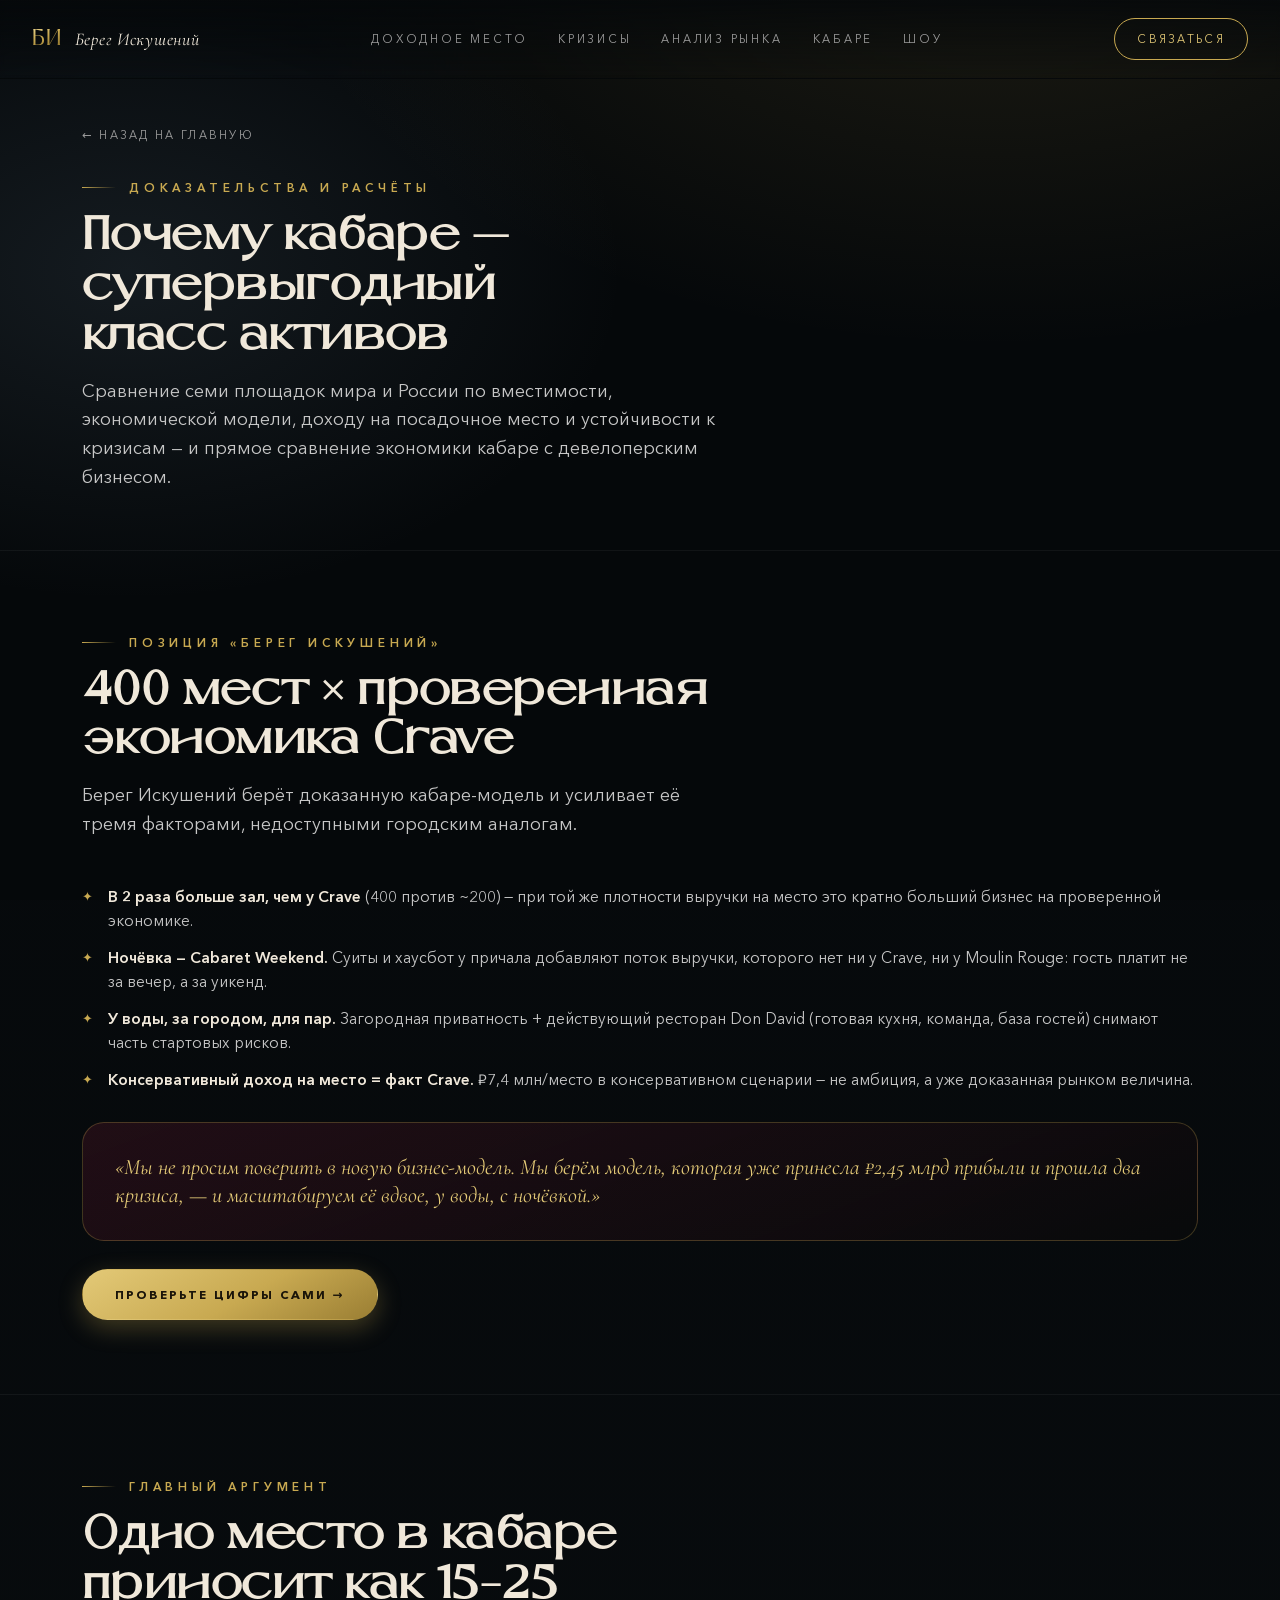
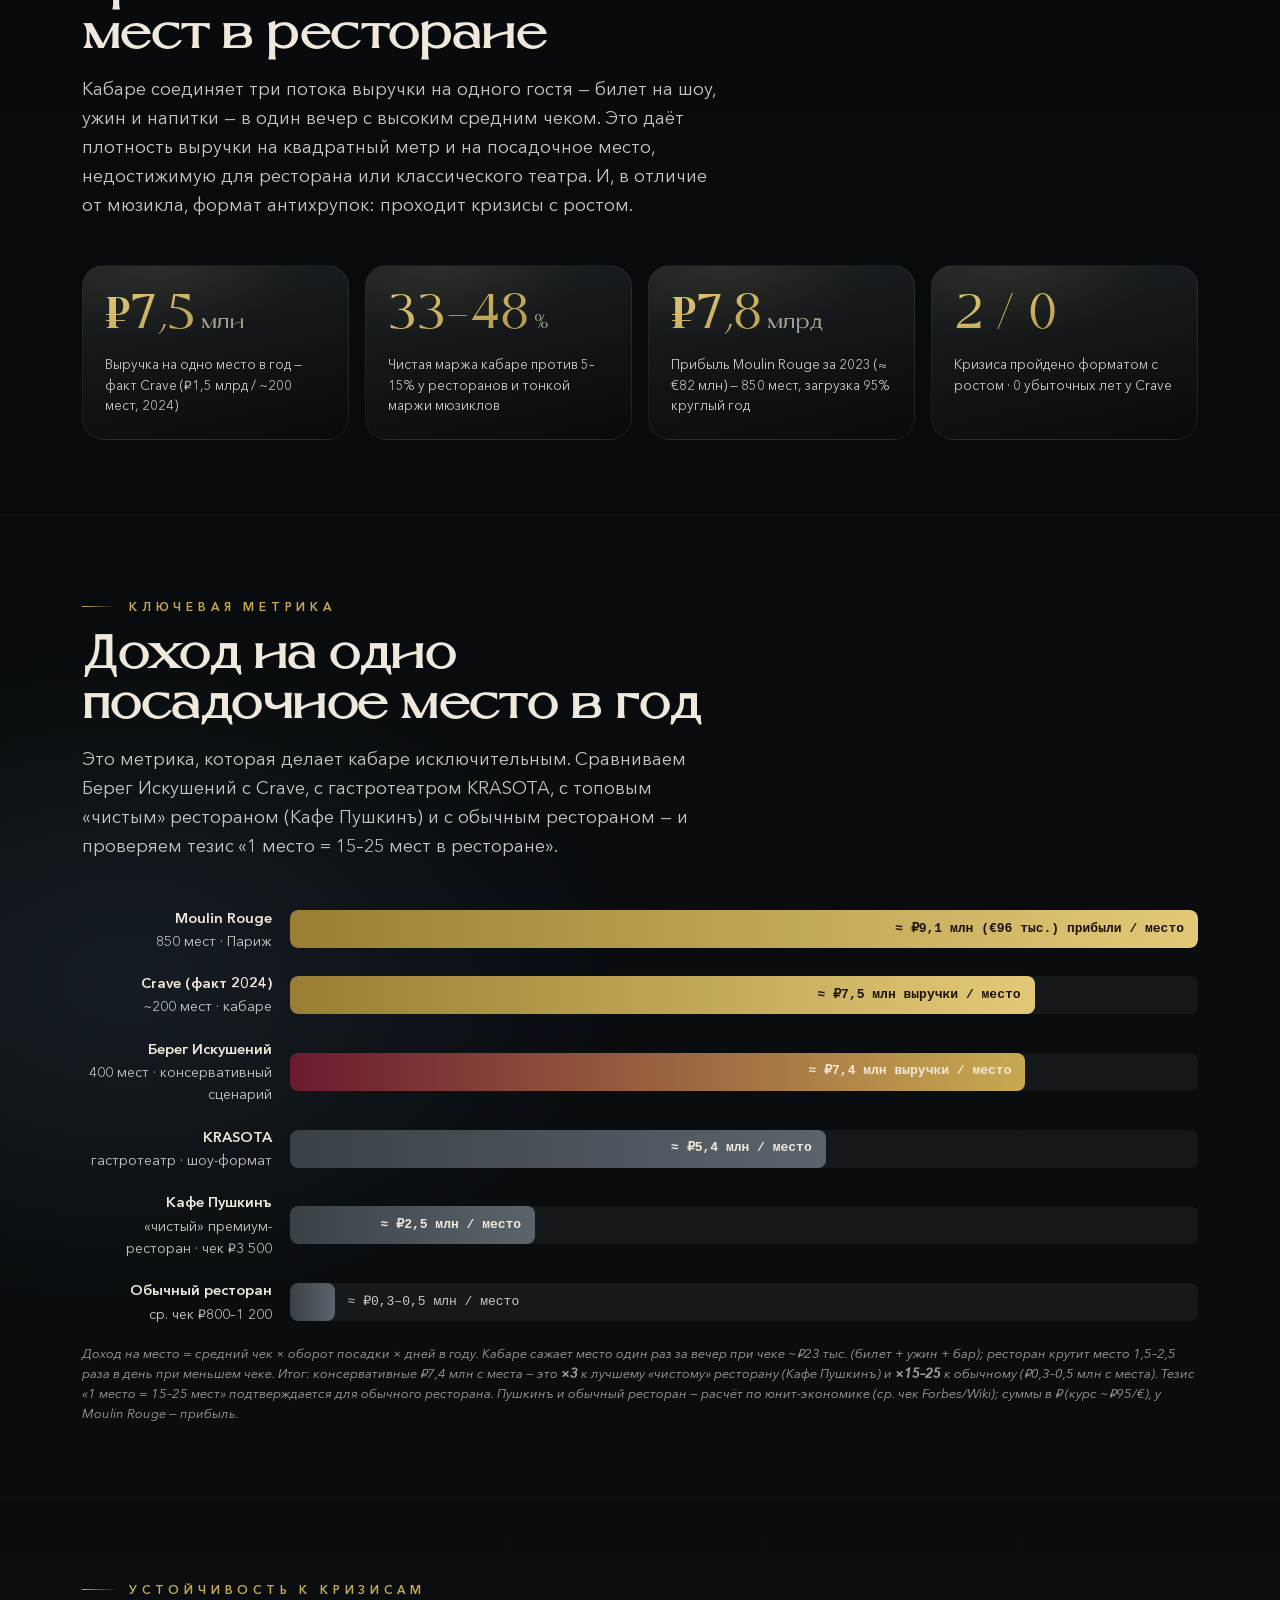
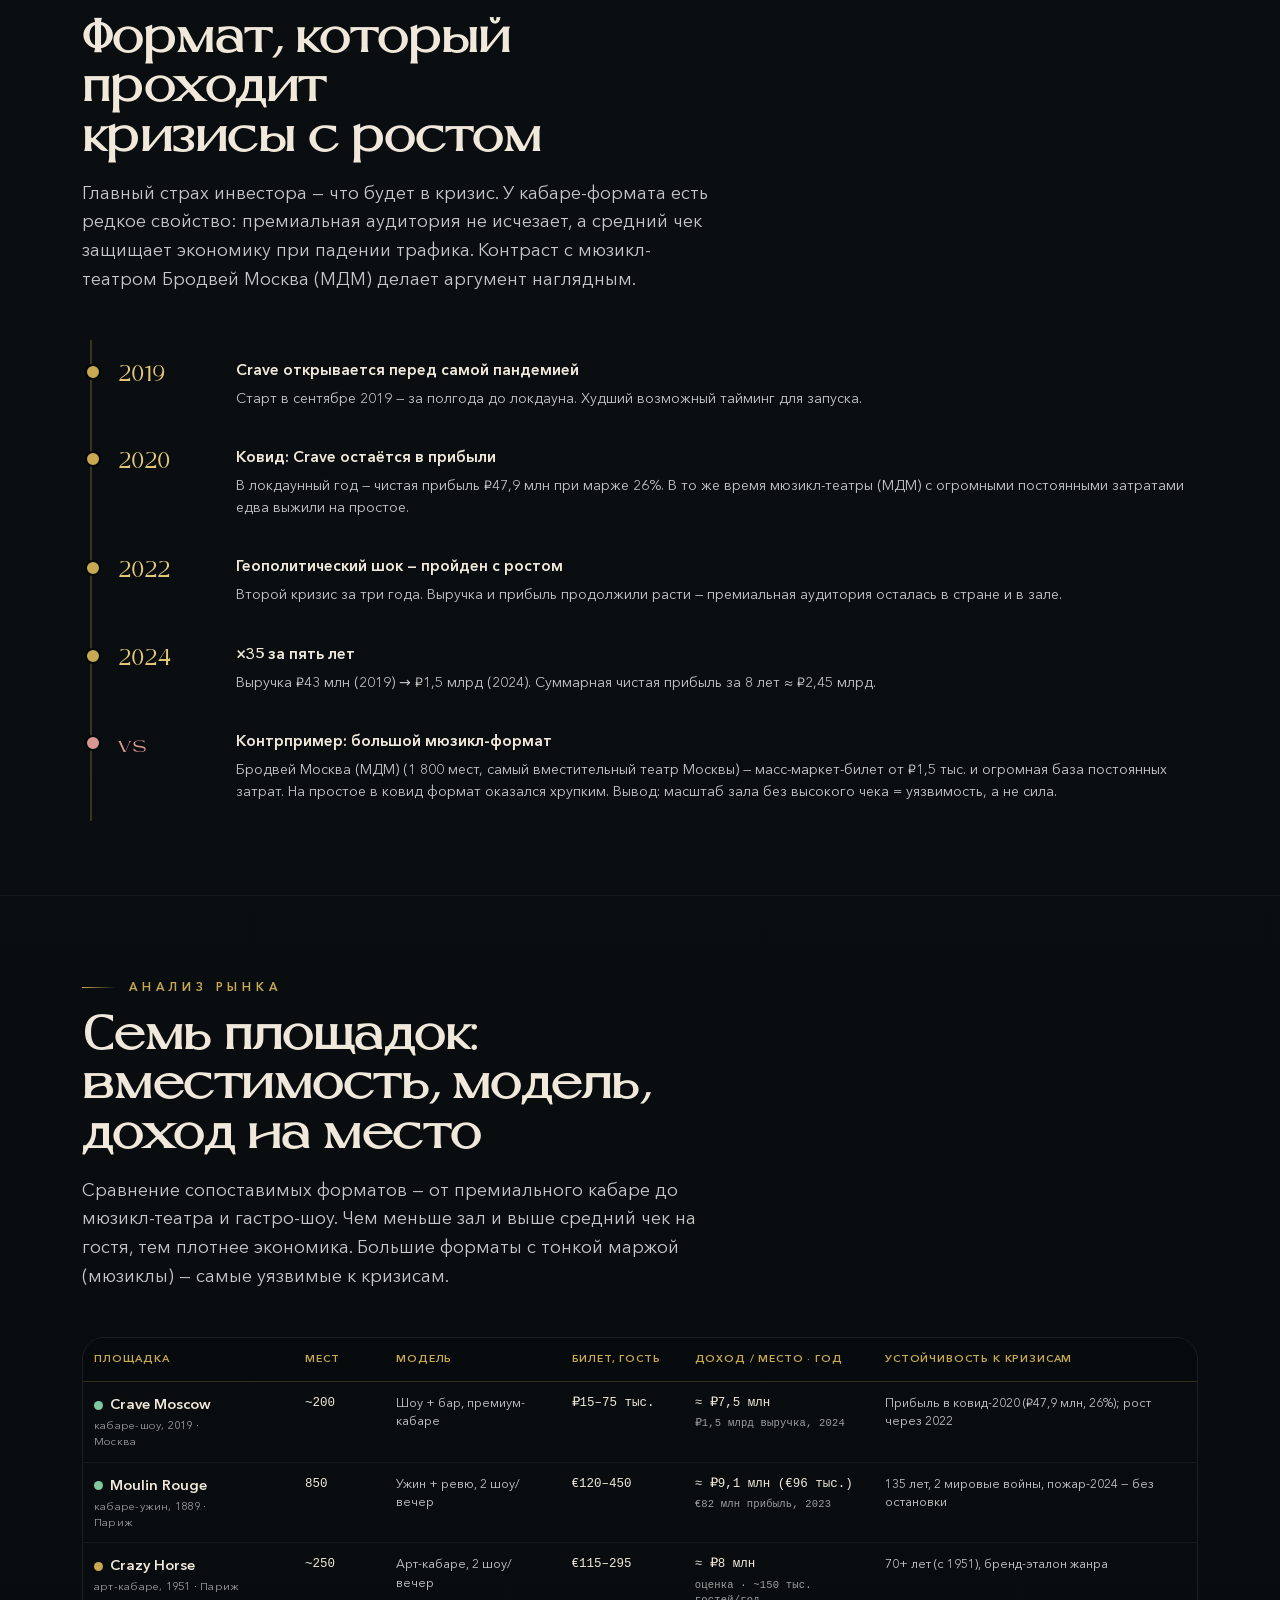
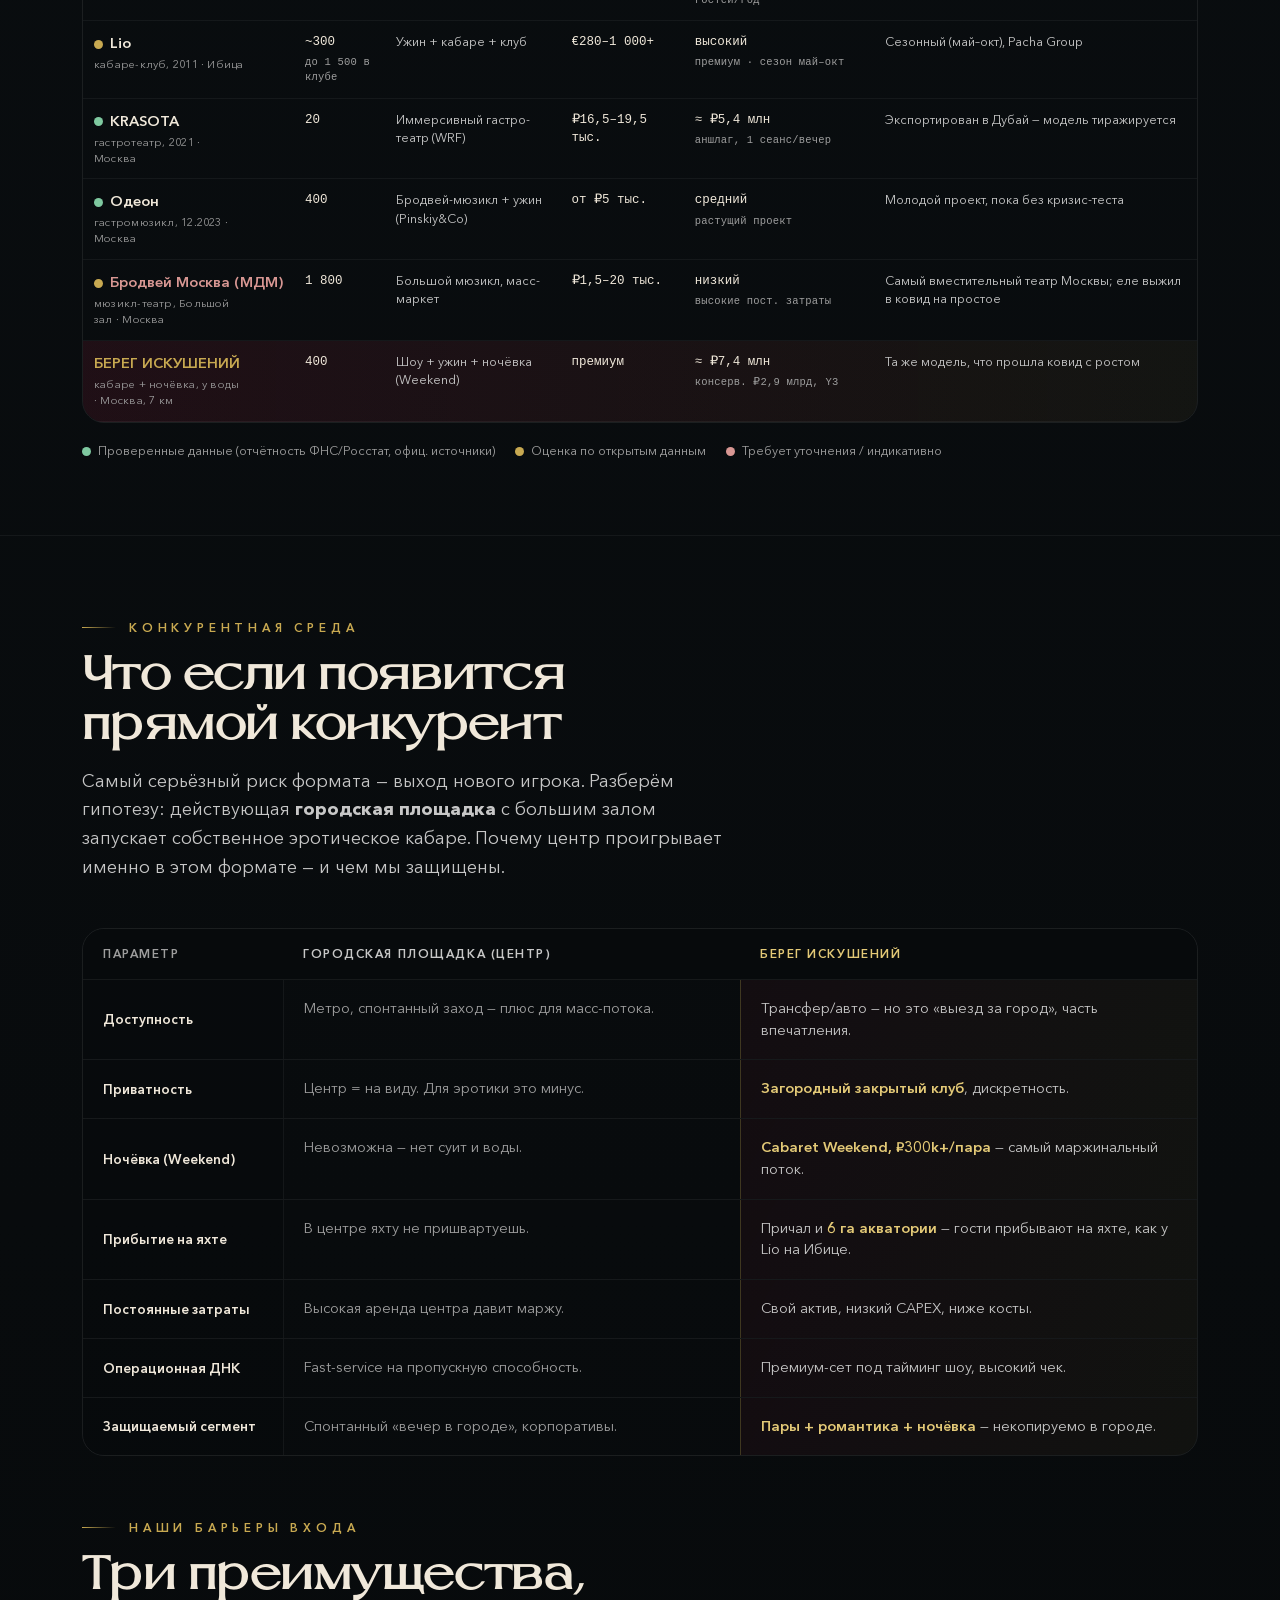
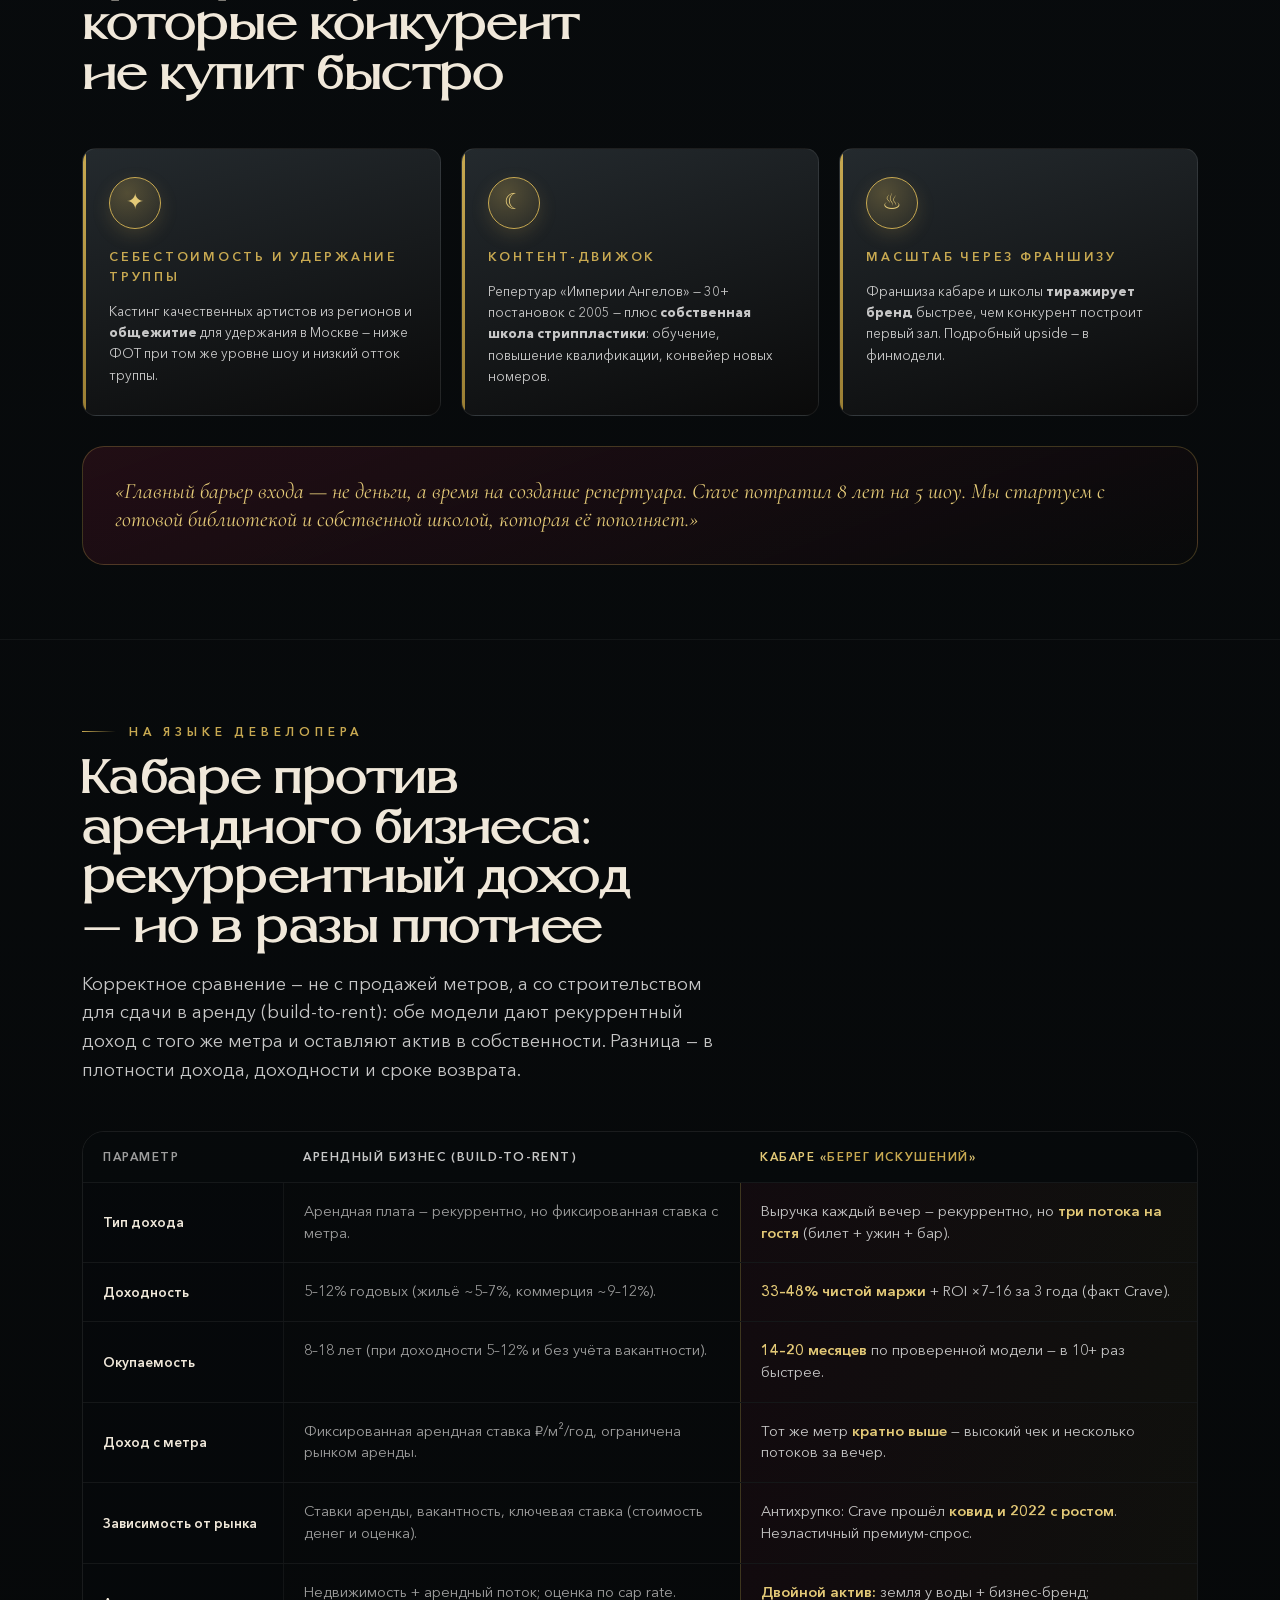
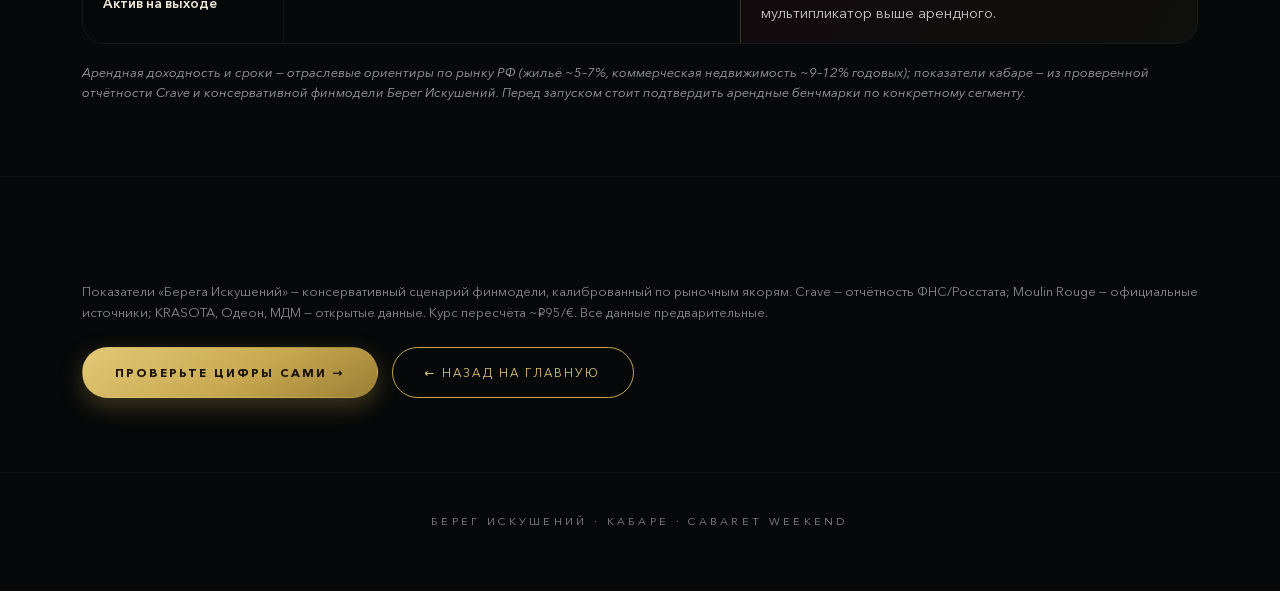
==== why-cabaret.html @ fbf936d6 "Берег Искушений — сайт" ====
<!DOCTYPE html>
<html lang="ru">
<head>
<meta charset="UTF-8">
<meta name="viewport" content="width=device-width, initial-scale=1.0">
<title>Берег Искушений · Кабаре как класс активов — доказательства и расчёты</title>
<meta name="description" content="Почему кабаре — супервыгодный класс активов: сравнение 7 площадок мира и России по доходу на место, устойчивость к кризисам и сравнение с девелопментом.">
<link rel="stylesheet" href="css/tokens.css">
<link rel="stylesheet" href="css/site.css?v=team2">
<style>
  /* ---------- page-local components (inherit site brand) ---------- */
  .pg-hero{padding:120px 0 12px;}
  .pg-back{
    display:inline-flex;align-items:center;gap:9px;margin-bottom:26px;
    font-size:11.5px;letter-spacing:.2em;text-transform:uppercase;color:var(--mute);
    text-decoration:none;transition:color var(--transition);
  }
  .pg-back:hover{color:var(--gold-bright);}
  section[id]{scroll-margin-top:92px;}

  /* killer stats */
  .thesis{display:grid;grid-template-columns:repeat(4,1fr);gap:16px;margin-top:36px;}
  .tcard{position:relative;overflow:hidden;padding:26px 22px 24px;border-radius:var(--radius-lg);
    background:linear-gradient(168deg,rgba(36,42,46,.72),rgba(10,10,10,.6));border:1px solid rgba(255,255,255,.07);}
  .tcard::after{content:"";position:absolute;inset:0;background:radial-gradient(80% 60% at 28% 0%,rgba(200,169,81,.1),transparent 70%);pointer-events:none;}
  .tcard .v{font-family:var(--font-display);font-size:clamp(32px,4.2vw,48px);line-height:1;position:relative;
    background:linear-gradient(160deg,var(--gold-bright),var(--gold-deep));-webkit-background-clip:text;background-clip:text;-webkit-text-fill-color:transparent;}
  .tcard .v small{font-size:.4em;-webkit-text-fill-color:var(--mute);color:var(--mute);margin-left:5px;letter-spacing:.02em;}
  .tcard .l{position:relative;font-size:13.5px;color:var(--cream-dim);margin-top:14px;line-height:1.5;}
  @media(max-width:840px){.thesis{grid-template-columns:repeat(2,1fr);}}

  /* comparison table */
  .table-scroll{overflow-x:auto;margin-top:30px;border-radius:var(--radius-lg);border:1px solid rgba(255,255,255,.08);}
  table.cmp{width:100%;border-collapse:collapse;min-width:600px;font-variant-numeric:tabular-nums;}
  table.cmp thead th{background:rgba(8,11,13,.6);text-align:left;padding:13px 11px;
    font-size:10.5px;letter-spacing:.08em;text-transform:uppercase;color:var(--gold);font-weight:600;
    border-bottom:1px solid rgba(200,169,81,.22);white-space:nowrap;}
  table.cmp tbody td{padding:12px 11px;font-size:12.5px;color:var(--cream-dim);border-bottom:1px solid rgba(255,255,255,.05);vertical-align:top;line-height:1.45;}
  table.cmp th:last-child,table.cmp td:last-child{min-width:150px;}
  table.cmp tbody tr:hover{background:rgba(200,169,81,.04);}
  table.cmp .venue{color:var(--cream);font-weight:600;font-size:14.5px;white-space:nowrap;}
  table.cmp .venue small{display:block;color:var(--mute);font-weight:400;font-size:11px;margin-top:3px;letter-spacing:.02em;white-space:normal;max-width:150px;}
  table.cmp .num{font-family:var(--font-mono);color:var(--cream);}
  table.cmp .num small{display:block;color:var(--mute);font-weight:400;font-size:10.5px;margin-top:4px;letter-spacing:.02em;}
  table.cmp tr.is-hero{background:linear-gradient(90deg,rgba(155,33,66,.16),rgba(200,169,81,.06));}
  table.cmp tr.is-hero:hover{background:linear-gradient(90deg,rgba(155,33,66,.22),rgba(200,169,81,.09));}
  table.cmp tr.is-hero .venue{color:var(--gold-bright);}
  table.cmp tr.is-warn .venue{color:var(--rose);}
  .conf{display:inline-block;width:9px;height:9px;border-radius:50%;margin-right:7px;vertical-align:middle;}
  .conf--ok{background:#7FC9A0;}
  .conf--est{background:var(--gold);}
  .conf--low{background:var(--rose);}
  .legend{display:flex;flex-wrap:wrap;gap:20px;margin-top:18px;font-size:12.5px;color:var(--mute);}
  .legend span{display:inline-flex;align-items:center;}

  /* per-seat bars */
  .bars{margin-top:32px;display:flex;flex-direction:column;gap:20px;}
  .bar-row{display:grid;grid-template-columns:190px 1fr;gap:18px;align-items:center;}
  .bar-row .nm{font-size:14px;color:var(--cream-dim);text-align:right;}
  .bar-row .nm b{display:block;color:var(--cream);font-weight:600;font-size:14.5px;}
  .bar-track{position:relative;height:38px;background:rgba(255,255,255,.05);border-radius:8px;overflow:hidden;}
  .bar-fill{position:absolute;inset:0 auto 0 0;display:flex;align-items:center;justify-content:flex-end;
    padding-right:14px;border-radius:8px;font-family:var(--font-mono);font-size:13px;color:#1A1409;font-weight:600;
    background:linear-gradient(90deg,var(--gold-deep),var(--gold-bright));}
  .bar-fill.cabaret{background:linear-gradient(90deg,var(--berry-deep),var(--gold));color:var(--cream);}
  .bar-fill.muted{background:linear-gradient(90deg,#3a4146,#5a646b);color:var(--cream);}
  .bar-out{position:absolute;top:0;height:38px;display:flex;align-items:center;padding-left:12px;
    font-family:var(--font-mono);font-size:13px;color:var(--cream-dim);white-space:nowrap;}
  .note{font-size:13px;color:var(--mute);margin-top:18px;font-style:italic;line-height:1.55;}

  /* timeline */
  .tl{margin-top:32px;display:flex;flex-direction:column;gap:0;}
  .tl-item{display:grid;grid-template-columns:96px 1fr;gap:22px;padding:18px 0;border-left:2px solid rgba(200,169,81,.25);padding-left:26px;margin-left:8px;position:relative;}
  .tl-item::before{content:"";position:absolute;left:-7px;top:24px;width:12px;height:12px;border-radius:50%;background:var(--gold);border:2px solid #05080A;}
  .tl-item.warn::before{background:var(--rose);}
  .tl-yr{font-family:var(--font-display);font-size:22px;color:var(--gold-bright);}
  .tl-item.warn .tl-yr{color:var(--rose);}
  .tl-b h4{font-size:15.5px;color:var(--cream);margin-bottom:5px;font-weight:600;}
  .tl-b p{font-size:14px;color:var(--cream-dim);line-height:1.55;}

  /* advantages list + callout */
  .ul{margin:30px 0 0;padding-left:0;list-style:none;display:flex;flex-direction:column;gap:13px;}
  .ul li{position:relative;padding-left:26px;font-size:15.5px;color:var(--cream-dim);line-height:1.55;}
  .ul li::before{content:"✦";position:absolute;left:0;top:1px;color:var(--gold);font-size:13px;}
  .ul li b{color:var(--cream);font-weight:600;}
  .callout{margin-top:30px;padding:30px 32px;border-radius:var(--radius-lg);
    background:linear-gradient(160deg,rgba(155,33,66,.18),rgba(10,10,10,.5));border:1px solid rgba(200,169,81,.28);}
  .callout .ct{font-family:var(--font-accent);font-style:italic;font-size:22px;color:var(--gold-bright);line-height:1.3;}

  /* developer comparison */
  .dvc{margin-top:30px;border-radius:var(--radius-lg);overflow:hidden;border:1px solid rgba(255,255,255,.08);}
  .dvc-row{display:grid;grid-template-columns:200px 1fr 1fr;border-bottom:1px solid rgba(255,255,255,.06);}
  .dvc-row:last-child{border-bottom:none;}
  .dvc-head{background:rgba(8,11,13,.6);}
  .dvc-head .dvc-c{padding:16px 20px;font-size:12px;letter-spacing:.13em;text-transform:uppercase;font-weight:600;}
  .dvc-head .p1{color:var(--mute);}
  .dvc-head .p2{color:var(--cream-dim);}
  .dvc-head .p3{color:var(--gold-bright);}
  .dvc-c{padding:18px 20px;font-size:14.5px;line-height:1.5;color:var(--cream-dim);}
  .dvc-k{font-family:var(--font-body);font-weight:600;color:var(--cream);font-size:13.5px;background:rgba(8,11,13,.35);display:flex;align-items:center;}
  .dvc-dev{border-left:1px solid rgba(255,255,255,.05);color:var(--mute);}
  .dvc-cab{border-left:1px solid rgba(200,169,81,.25);background:linear-gradient(120deg,rgba(155,33,66,.08),rgba(200,169,81,.05));color:var(--cream-dim);}
  .dvc-cab b{color:var(--gold-bright);font-weight:600;}
  @media(max-width:820px){.dvc-row{grid-template-columns:1fr;}.dvc-k{padding:14px 18px;}.dvc-head{display:none;}
    .dvc-dev::before{content:'Девелопмент — ';color:var(--mute-deep);font-size:11px;letter-spacing:.1em;text-transform:uppercase;}
    .dvc-cab::before{content:'Кабаре — ';color:var(--gold);font-size:11px;letter-spacing:.1em;text-transform:uppercase;}}

  /* sources */
  .src-list{margin-top:24px;display:flex;flex-direction:column;gap:12px;}
  .src{display:grid;grid-template-columns:auto 1fr;gap:12px;font-size:13.5px;color:var(--cream-dim);line-height:1.5;}
  .src .conf{margin-top:6px;}
  .src b{color:var(--cream);font-weight:600;}
  .page-foot{margin-top:30px;font-size:13px;color:var(--mute-deep);line-height:1.6;}
</style>
</head>
<body class="cb-stage">

<!-- ===================== GLOBAL VIDEO BACKGROUND ===================== -->
<div class="site-bg" aria-hidden="true">
  <video class="site-bg__video" autoplay muted loop playsinline preload="none" data-src="assets/water-bg.mp4"></video>
  <div class="site-bg__veil"></div>
</div>

<!-- ===================== NAV ===================== -->
<nav class="nav">
  <a class="nav__brand" href="index.html#top">
    <span class="nav__mono">БИ</span>
    <span class="nav__name">Берег Искушений</span>
  </a>
  <div class="nav__links">
    <a href="#income">Доходное место</a>
    <a href="#crisis">Кризисы</a>
    <a href="#market">Анализ рынка</a>
    <a href="index.html#initial">Кабаре</a>
    <a href="index.html#show">Шоу</a>
  </div>
  <a class="nav__cta" href="index.html#contact">Связаться</a>
</nav>

<!-- ===================== HERO ===================== -->
<section class="section pg-hero" data-screen-label="Кабаре как актив — шапка">
  <div class="wrap">
    <a class="pg-back" href="index.html#why">← Назад на главную</a>
    <div class="sec-head">
      <span class="eyebrow">Доказательства и расчёты</span>
      <h2 class="sec-title">Почему кабаре — супервыгодный класс активов</h2>
      <p class="sec-sub">Сравнение семи площадок мира и России по вместимости, экономической модели, доходу на посадочное место и устойчивости к кризисам — и прямое сравнение экономики кабаре с девелоперским бизнесом.</p>
    </div>
  </div>
</section>

<!-- ===================== 5 · ПОЗИЦИЯ ===================== -->
<section class="section" data-screen-label="Позиция проекта">
  <div class="wrap">
    <div class="sec-head reveal">
      <span class="eyebrow">Позиция «Берег Искушений»</span>
      <h2 class="sec-title">400 мест × проверенная экономика Crave</h2>
      <p class="sec-sub">Берег Искушений берёт доказанную кабаре-модель и усиливает её тремя факторами, недоступными городским аналогам.</p>
    </div>
    <ul class="ul reveal" data-d="1">
      <li><b>В 2 раза больше зал, чем у Crave</b> (400 против ~200) — при той же плотности выручки на место это кратно больший бизнес на проверенной экономике.</li>
      <li><b>Ночёвка — Cabaret Weekend.</b> Суиты и хаусбот у причала добавляют поток выручки, которого нет ни у Crave, ни у Moulin Rouge: гость платит не за вечер, а за уикенд.</li>
      <li><b>У воды, за городом, для пар.</b> Загородная приватность + действующий ресторан Don David (готовая кухня, команда, база гостей) снимают часть стартовых рисков.</li>
      <li><b>Консервативный доход на место = факт Crave.</b> ₽7,4 млн/место в консервативном сценарии — не амбиция, а уже доказанная рынком величина.</li>
    </ul>
    <div class="callout reveal" data-d="2">
      <div class="ct">«Мы не просим поверить в новую бизнес-модель. Мы берём модель, которая уже принесла ₽2,45 млрд прибыли и прошла два кризиса, — и масштабируем её вдвое, у воды, с ночёвкой.»</div>
    </div>
    <div class="reveal" data-d="3" style="margin-top:28px;"><a class="btn btn-primary" href="finmodel.html">Проверьте цифры сами →</a></div>
  </div>
</section>

<!-- ===================== 1 · ПЛОТНОСТЬ ВЫРУЧКИ ===================== -->
<section class="section" id="density" data-screen-label="Плотность выручки">
  <div class="wrap">
    <div class="sec-head reveal">
      <span class="eyebrow">Главный аргумент</span>
      <h2 class="sec-title">Одно место в кабаре приносит как 15–25 мест в ресторане</h2>
      <p class="sec-sub">Кабаре соединяет три потока выручки на одного гостя — билет на шоу, ужин и напитки — в один вечер с высоким средним чеком. Это даёт плотность выручки на квадратный метр и на посадочное место, недостижимую для ресторана или классического театра. И, в отличие от мюзикла, формат антихрупок: проходит кризисы с ростом.</p>
    </div>
    <div class="thesis reveal" data-d="1">
      <div class="tcard">
        <div class="v">₽7,5<small>млн</small></div>
        <div class="l">Выручка на одно место в год — факт Crave (₽1,5 млрд / ~200 мест, 2024)</div>
      </div>
      <div class="tcard">
        <div class="v">33–48<small>%</small></div>
        <div class="l">Чистая маржа кабаре против 5–15% у ресторанов и тонкой маржи мюзиклов</div>
      </div>
      <div class="tcard">
        <div class="v">₽7,8<small>млрд</small></div>
        <div class="l">Прибыль Moulin Rouge за 2023 (≈ €82 млн) — 850 мест, загрузка 95% круглый год</div>
      </div>
      <div class="tcard">
        <div class="v">2 / 0</div>
        <div class="l">Кризиса пройдено форматом с ростом · 0 убыточных лет у Crave</div>
      </div>
    </div>
  </div>
</section>

<!-- ===================== 3 · ДОХОД НА МЕСТО ===================== -->
<section class="section" id="income" data-screen-label="Доход на место">
  <div class="wrap">
    <div class="sec-head reveal">
      <span class="eyebrow">Ключевая метрика</span>
      <h2 class="sec-title">Доход на одно посадочное место в год</h2>
      <p class="sec-sub">Это метрика, которая делает кабаре исключительным. Сравниваем Берег Искушений с Crave, с гастротеатром KRASOTA, с топовым «чистым» рестораном (Кафе Пушкинъ) и с обычным рестораном — и проверяем тезис «1 место = 15–25 мест в ресторане».</p>
    </div>

    <div class="bars reveal" data-d="1">
      <div class="bar-row">
        <div class="nm"><b>Moulin Rouge</b>850 мест · Париж</div>
        <div class="bar-track"><div class="bar-fill" style="width:100%;">≈ ₽9,1 млн (€96 тыс.) прибыли / место</div></div>
      </div>
      <div class="bar-row">
        <div class="nm"><b>Crave (факт 2024)</b>~200 мест · кабаре</div>
        <div class="bar-track"><div class="bar-fill" style="width:82%;">≈ ₽7,5 млн выручки / место</div></div>
      </div>
      <div class="bar-row">
        <div class="nm"><b>Берег Искушений</b>400 мест · консервативный сценарий</div>
        <div class="bar-track"><div class="bar-fill cabaret" style="width:81%;">≈ ₽7,4 млн выручки / место</div></div>
      </div>
      <div class="bar-row">
        <div class="nm"><b>KRASOTA</b>гастротеатр · шоу-формат</div>
        <div class="bar-track"><div class="bar-fill muted" style="width:59%;">≈ ₽5,4 млн / место</div></div>
      </div>
      <div class="bar-row">
        <div class="nm"><b>Кафе Пушкинъ</b>«чистый» премиум-ресторан · чек ₽3 500</div>
        <div class="bar-track"><div class="bar-fill muted" style="width:27%;">≈ ₽2,5 млн / место</div></div>
      </div>
      <div class="bar-row">
        <div class="nm"><b>Обычный ресторан</b>ср. чек ₽800–1 200</div>
        <div class="bar-track"><div class="bar-fill muted" style="width:5%;"></div><div class="bar-out" style="left:5%;">≈ ₽0,3–0,5 млн / место</div></div>
      </div>
    </div>
    <p class="note">Доход на место = средний чек × оборот посадки × дней в году. Кабаре сажает место один раз за вечер при чеке ~₽23 тыс. (билет + ужин + бар); ресторан крутит место 1,5–2,5 раза в день при меньшем чеке. Итог: консервативные ₽7,4 млн с места — это <b>×3</b> к лучшему «чистому» ресторану (Кафе Пушкинъ) и <b>×15–25</b> к обычному (₽0,3–0,5 млн с места). Тезис «1 место = 15–25 мест» подтверждается для обычного ресторана. Пушкинъ и обычный ресторан — расчёт по юнит-экономике (ср. чек Forbes/Wiki); суммы в ₽ (курс ~₽95/€), у Moulin Rouge — прибыль.</p>
  </div>
</section>

<!-- ===================== 4 · АНТИХРУПКОСТЬ ===================== -->
<section class="section" id="crisis" data-screen-label="Устойчивость к кризисам">
  <div class="wrap">
    <div class="sec-head reveal">
      <span class="eyebrow">Устойчивость к кризисам</span>
      <h2 class="sec-title">Формат, который проходит кризисы с ростом</h2>
      <p class="sec-sub">Главный страх инвестора — что будет в кризис. У кабаре-формата есть редкое свойство: премиальная аудитория не исчезает, а средний чек защищает экономику при падении трафика. Контраст с мюзикл-театром Бродвей Москва (МДМ) делает аргумент наглядным.</p>
    </div>

    <div class="tl reveal" data-d="1">
      <div class="tl-item">
        <div class="tl-yr">2019</div>
        <div class="tl-b"><h4>Crave открывается перед самой пандемией</h4><p>Старт в сентябре 2019 — за полгода до локдауна. Худший возможный тайминг для запуска.</p></div>
      </div>
      <div class="tl-item">
        <div class="tl-yr">2020</div>
        <div class="tl-b"><h4>Ковид: Crave остаётся в прибыли</h4><p>В локдаунный год — чистая прибыль ₽47,9 млн при марже 26%. В то же время мюзикл-театры (МДМ) с огромными постоянными затратами едва выжили на простое.</p></div>
      </div>
      <div class="tl-item">
        <div class="tl-yr">2022</div>
        <div class="tl-b"><h4>Геополитический шок — пройден с ростом</h4><p>Второй кризис за три года. Выручка и прибыль продолжили расти — премиальная аудитория осталась в стране и в зале.</p></div>
      </div>
      <div class="tl-item">
        <div class="tl-yr">2024</div>
        <div class="tl-b"><h4>×35 за пять лет</h4><p>Выручка ₽43 млн (2019) → ₽1,5 млрд (2024). Суммарная чистая прибыль за 8 лет ≈ ₽2,45 млрд.</p></div>
      </div>
      <div class="tl-item warn">
        <div class="tl-yr">vs</div>
        <div class="tl-b"><h4>Контрпример: большой мюзикл-формат</h4><p>Бродвей Москва (МДМ) (1 800 мест, самый вместительный театр Москвы) — масс-маркет-билет от ₽1,5 тыс. и огромная база постоянных затрат. На простое в ковид формат оказался хрупким. Вывод: масштаб зала без высокого чека = уязвимость, а не сила.</p></div>
      </div>
    </div>
  </div>
</section>

<!-- ===================== 2 · СРАВНЕНИЕ ПЛОЩАДОК ===================== -->
<section class="section" id="market" data-screen-label="Сравнение площадок">
  <div class="wrap">
    <div class="sec-head reveal">
      <span class="eyebrow">Анализ рынка</span>
      <h2 class="sec-title">Семь площадок: вместимость, модель, доход на место</h2>
      <p class="sec-sub">Сравнение сопоставимых форматов — от премиального кабаре до мюзикл-театра и гастро-шоу. Чем меньше зал и выше средний чек на гостя, тем плотнее экономика. Большие форматы с тонкой маржой (мюзиклы) — самые уязвимые к кризисам.</p>
    </div>

    <div class="table-scroll reveal" data-d="1">
      <table class="cmp">
        <thead>
          <tr>
            <th>Площадка</th>
            <th>Мест</th>
            <th>Модель</th>
            <th>Билет, гость</th>
            <th>Доход / место · год</th>
            <th>Устойчивость к кризисам</th>
          </tr>
        </thead>
        <tbody>
          <tr>
            <td class="venue"><span class="conf conf--ok"></span>Crave Moscow<small>кабаре-шоу, 2019 · Москва</small></td>
            <td class="num">~200</td>
            <td>Шоу + бар, премиум-кабаре</td>
            <td class="num">₽15–75 тыс.</td>
            <td class="num">≈ ₽7,5 млн<small>₽1,5 млрд выручка, 2024</small></td>
            <td>Прибыль в ковид-2020 (₽47,9 млн, 26%); рост через 2022</td>
          </tr>
          <tr>
            <td class="venue"><span class="conf conf--ok"></span>Moulin Rouge<small>кабаре-ужин, 1889 · Париж</small></td>
            <td class="num">850</td>
            <td>Ужин + ревю, 2 шоу/вечер</td>
            <td class="num">€120–450</td>
            <td class="num">≈ ₽9,1 млн (€96 тыс.)<small>€82 млн прибыль, 2023</small></td>
            <td>135 лет, 2 мировые войны, пожар-2024 — без остановки</td>
          </tr>
          <tr>
            <td class="venue"><span class="conf conf--est"></span>Crazy Horse<small>арт-кабаре, 1951 · Париж</small></td>
            <td class="num">~250</td>
            <td>Арт-кабаре, 2 шоу/вечер</td>
            <td class="num">€115–295</td>
            <td class="num">≈ ₽8 млн<small>оценка · ~150 тыс. гостей/год</small></td>
            <td>70+ лет (с 1951), бренд-эталон жанра</td>
          </tr>
          <tr>
            <td class="venue"><span class="conf conf--est"></span>Lio<small>кабаре-клуб, 2011 · Ибица</small></td>
            <td class="num">~300<small>до 1 500 в клубе</small></td>
            <td>Ужин + кабаре + клуб</td>
            <td class="num">€280–1 000+</td>
            <td class="num">высокий<small>премиум · сезон май–окт</small></td>
            <td>Сезонный (май–окт), Pacha Group</td>
          </tr>
          <tr>
            <td class="venue"><span class="conf conf--ok"></span>KRASOTA<small>гастротеатр, 2021 · Москва</small></td>
            <td class="num">20</td>
            <td>Иммерсивный гастро-театр (WRF)</td>
            <td class="num">₽16,5–19,5 тыс.</td>
            <td class="num">≈ ₽5,4 млн<small>аншлаг, 1 сеанс/вечер</small></td>
            <td>Экспортирован в Дубай — модель тиражируется</td>
          </tr>
          <tr>
            <td class="venue"><span class="conf conf--ok"></span>Одеон<small>гастромюзикл, 12.2023 · Москва</small></td>
            <td class="num">400</td>
            <td>Бродвей-мюзикл + ужин (Pinskiy&amp;Co)</td>
            <td class="num">от ₽5 тыс.</td>
            <td class="num">средний<small>растущий проект</small></td>
            <td>Молодой проект, пока без кризис-теста</td>
          </tr>
          <tr class="is-warn">
            <td class="venue"><span class="conf conf--est"></span>Бродвей Москва (МДМ)<small>мюзикл-театр, Большой зал · Москва</small></td>
            <td class="num">1 800</td>
            <td>Большой мюзикл, масс-маркет</td>
            <td class="num">₽1,5–20 тыс.</td>
            <td class="num">низкий<small>высокие пост. затраты</small></td>
            <td>Самый вместительный театр Москвы; еле выжил в ковид на простое</td>
          </tr>
          <tr class="is-hero">
            <td class="venue"><span style="text-transform:uppercase;color:var(--accent);">Берег Искушений</span><small>кабаре + ночёвка, у воды · Москва, 7 км</small></td>
            <td class="num">400</td>
            <td>Шоу + ужин + ночёвка (Weekend)</td>
            <td class="num">премиум</td>
            <td class="num">≈ ₽7,4 млн<small>консерв. ₽2,9 млрд, Y3</small></td>
            <td>Та же модель, что прошла ковид с ростом</td>
          </tr>
        </tbody>
      </table>
    </div>
    <div class="legend">
      <span><span class="conf conf--ok"></span>Проверенные данные (отчётность ФНС/Росстат, офиц. источники)</span>
      <span><span class="conf conf--est"></span>Оценка по открытым данным</span>
      <span><span class="conf conf--low"></span>Требует уточнения / индикативно</span>
    </div>
  </div>
</section>

<!-- ===================== 7 · КОНКУРЕНТНАЯ СРЕДА ===================== -->
<section class="section" id="moat" data-screen-label="Защита от конкурентов">
  <div class="wrap">
    <div class="sec-head reveal">
      <span class="eyebrow">Конкурентная среда</span>
      <h2 class="sec-title">Что если появится прямой конкурент</h2>
      <p class="sec-sub">Самый серьёзный риск формата — выход нового игрока. Разберём гипотезу: действующая <b>городская площадка</b> с большим залом запускает собственное эротическое кабаре. Почему центр проигрывает именно в этом формате — и чем мы защищены.</p>
    </div>

    <div class="dvc reveal" data-d="1">
      <div class="dvc-row dvc-head">
        <div class="dvc-c p1">Параметр</div>
        <div class="dvc-c p2">Городская площадка (центр)</div>
        <div class="dvc-c p3">Берег Искушений</div>
      </div>
      <div class="dvc-row">
        <div class="dvc-c dvc-k">Доступность</div>
        <div class="dvc-c dvc-dev">Метро, спонтанный заход — плюс для масс-потока.</div>
        <div class="dvc-c dvc-cab">Трансфер/авто — но это «выезд за город», часть впечатления.</div>
      </div>
      <div class="dvc-row">
        <div class="dvc-c dvc-k">Приватность</div>
        <div class="dvc-c dvc-dev">Центр = на виду. Для эротики это минус.</div>
        <div class="dvc-c dvc-cab"><b>Загородный закрытый клуб</b>, дискретность.</div>
      </div>
      <div class="dvc-row">
        <div class="dvc-c dvc-k">Ночёвка (Weekend)</div>
        <div class="dvc-c dvc-dev">Невозможна — нет суит и воды.</div>
        <div class="dvc-c dvc-cab"><b>Cabaret Weekend, ₽300k+/пара</b> — самый маржинальный поток.</div>
      </div>
      <div class="dvc-row">
        <div class="dvc-c dvc-k">Прибытие на яхте</div>
        <div class="dvc-c dvc-dev">В центре яхту не пришвартуешь.</div>
        <div class="dvc-c dvc-cab">Причал и <b>6 га акватории</b> — гости прибывают на яхте, как у Lio на Ибице.</div>
      </div>
      <div class="dvc-row">
        <div class="dvc-c dvc-k">Постоянные затраты</div>
        <div class="dvc-c dvc-dev">Высокая аренда центра давит маржу.</div>
        <div class="dvc-c dvc-cab">Свой актив, низкий CAPEX, ниже косты.</div>
      </div>
      <div class="dvc-row">
        <div class="dvc-c dvc-k">Операционная ДНК</div>
        <div class="dvc-c dvc-dev">Fast-service на пропускную способность.</div>
        <div class="dvc-c dvc-cab">Премиум-сет под тайминг шоу, высокий чек.</div>
      </div>
      <div class="dvc-row">
        <div class="dvc-c dvc-k">Защищаемый сегмент</div>
        <div class="dvc-c dvc-dev">Спонтанный «вечер в городе», корпоративы.</div>
        <div class="dvc-c dvc-cab"><b>Пары + романтика + ночёвка</b> — некопируемо в городе.</div>
      </div>
    </div>

    <div class="sec-head reveal" style="margin-top:54px;">
      <span class="eyebrow">Наши барьеры входа</span>
      <h2 class="sec-title">Три преимущества, которые конкурент не купит быстро</h2>
    </div>
    <div class="grid grid-3 reveal" data-d="1">
      <div class="card card--edge">
        <span class="medallion">✦</span>
        <div class="card__h">Себестоимость и удержание труппы</div>
        <p class="card__p">Кастинг качественных артистов из регионов и <b>общежитие</b> для удержания в Москве — ниже ФОТ при том же уровне шоу и низкий отток труппы.</p>
      </div>
      <div class="card card--edge">
        <span class="medallion">☾</span>
        <div class="card__h">Контент-движок</div>
        <p class="card__p">Репертуар «Империи Ангелов» — 30+ постановок с 2005 — плюс <b>собственная школа стриппластики</b>: обучение, повышение квалификации, конвейер новых номеров.</p>
      </div>
      <div class="card card--edge">
        <span class="medallion">♨</span>
        <div class="card__h">Масштаб через франшизу</div>
        <p class="card__p">Франшиза кабаре и школы <b>тиражирует бренд</b> быстрее, чем конкурент построит первый зал. Подробный upside — в финмодели.</p>
      </div>
    </div>

    <div class="callout reveal" data-d="2">
      <div class="ct">«Главный барьер входа — не деньги, а время на создание репертуара. Crave потратил 8 лет на 5 шоу. Мы стартуем с готовой библиотекой и собственной школой, которая её пополняет.»</div>
    </div>
  </div>
</section>

<!-- ===================== 6 · КАБАРЕ vs ДЕВЕЛОПМЕНТ ===================== -->
<section class="section" id="developer" data-screen-label="Кабаре vs девелопмент">
  <div class="wrap">
    <div class="sec-head reveal">
      <span class="eyebrow">На языке девелопера</span>
      <h2 class="sec-title">Кабаре против арендного бизнеса: рекуррентный доход — но в разы плотнее</h2>
      <p class="sec-sub">Корректное сравнение — не с продажей метров, а со строительством для сдачи в аренду (build-to-rent): обе модели дают рекуррентный доход с того же метра и оставляют актив в собственности. Разница — в плотности дохода, доходности и сроке возврата.</p>
    </div>

    <div class="dvc reveal" data-d="1">
      <div class="dvc-row dvc-head">
        <div class="dvc-c p1">Параметр</div>
        <div class="dvc-c p2">Арендный бизнес (build-to-rent)</div>
        <div class="dvc-c p3">Кабаре «<span style="text-transform:uppercase;color:var(--accent);">Берег Искушений</span>»</div>
      </div>
      <div class="dvc-row">
        <div class="dvc-c dvc-k">Тип дохода</div>
        <div class="dvc-c dvc-dev">Арендная плата — рекуррентно, но фиксированная ставка с метра.</div>
        <div class="dvc-c dvc-cab">Выручка каждый вечер — рекуррентно, но <b>три потока на гостя</b> (билет + ужин + бар).</div>
      </div>
      <div class="dvc-row">
        <div class="dvc-c dvc-k">Доходность</div>
        <div class="dvc-c dvc-dev">5–12% годовых (жильё ~5–7%, коммерция ~9–12%).</div>
        <div class="dvc-c dvc-cab"><b>33–48% чистой маржи</b> + ROI ×7–16 за 3 года (факт Crave).</div>
      </div>
      <div class="dvc-row">
        <div class="dvc-c dvc-k">Окупаемость</div>
        <div class="dvc-c dvc-dev">8–18 лет (при доходности 5–12% и без учёта вакантности).</div>
        <div class="dvc-c dvc-cab"><b>14–20 месяцев</b> по проверенной модели — в 10+ раз быстрее.</div>
      </div>
      <div class="dvc-row">
        <div class="dvc-c dvc-k">Доход с метра</div>
        <div class="dvc-c dvc-dev">Фиксированная арендная ставка ₽/м²/год, ограничена рынком аренды.</div>
        <div class="dvc-c dvc-cab">Тот же метр <b>кратно выше</b> — высокий чек и несколько потоков за вечер.</div>
      </div>
      <div class="dvc-row">
        <div class="dvc-c dvc-k">Зависимость от рынка</div>
        <div class="dvc-c dvc-dev">Ставки аренды, вакантность, ключевая ставка (стоимость денег и оценка).</div>
        <div class="dvc-c dvc-cab">Антихрупко: Crave прошёл <b>ковид и 2022 с ростом</b>. Неэластичный премиум-спрос.</div>
      </div>
      <div class="dvc-row">
        <div class="dvc-c dvc-k">Актив на выходе</div>
        <div class="dvc-c dvc-dev">Недвижимость + арендный поток; оценка по cap rate.</div>
        <div class="dvc-c dvc-cab"><b>Двойной актив:</b> земля у воды + бизнес-бренд; мультипликатор выше арендного.</div>
      </div>
    </div>
    <p class="note">Арендная доходность и сроки — отраслевые ориентиры по рынку РФ (жильё ~5–7%, коммерческая недвижимость ~9–12% годовых); показатели кабаре — из проверенной отчётности Crave и консервативной финмодели Берег Искушений. Перед запуском стоит подтвердить арендные бенчмарки по конкретному сегменту.</p>
  </div>
</section>

<!-- ===================== ПЕРЕХОД ===================== -->
<section class="section" data-screen-label="Переход в финмодель">
  <div class="wrap">
    <p class="page-foot">Показатели «Берега Искушений» — консервативный сценарий финмодели, калиброванный по рыночным якорям. Crave — отчётность ФНС/Росстата; Moulin Rouge — официальные источники; KRASOTA, Одеон, МДМ — открытые данные. Курс пересчёта ~₽95/€. Все данные предварительные.</p>
    <div style="margin-top:24px;display:flex;flex-wrap:wrap;gap:14px;">
      <a class="btn btn-primary" href="finmodel.html">Проверьте цифры сами →</a>
      <a class="btn btn-ghost" href="index.html#why">← Назад на главную</a>
    </div>
  </div>
</section>

<footer class="foot">Берег Искушений · Кабаре · Cabaret Weekend</footer>

<script>
(function(){
  var v=document.querySelector('.site-bg__video[data-src]');
  if(v){
    fetch(v.dataset.src).then(function(r){return r.blob();}).then(function(b){
      v.src=URL.createObjectURL(b);
      var p=v.play();if(p&&p.catch)p.catch(function(){});
    }).catch(function(){});
  }
  var els=[].slice.call(document.querySelectorAll('.reveal'));
  if(!('IntersectionObserver' in window)){els.forEach(function(e){e.classList.add('in');});return;}
  var io=new IntersectionObserver(function(ents){
    ents.forEach(function(en){if(en.isIntersecting){en.target.classList.add('in');io.unobserve(en.target);}});
  },{rootMargin:'0px 0px -8% 0px',threshold:.08});
  els.forEach(function(e){io.observe(e);});
})();
</script>
</body>
</html>
---- css/tokens.css ----
/* ============================================================
   CABARET · Берег Искушений — Design Tokens
   colors_and_type.css
   Dark-first, gold-as-jewelry, theatrical luxury.
   Import after the Google Fonts link (see README / fonts note).
   ============================================================ */

@import url('https://fonts.googleapis.com/css2?family=DM+Serif+Display:ital@0;1&family=Catamaran:wght@200;300;400;500;600;700;800&family=Cormorant+Garamond:ital,wght@0,400;0,500;0,600;1,400;1,500&display=swap');

:root{
  /* ---------- GROUNDS (the stage) ---------- */
  --ink:#000000;          /* true black, deepest ground */
  --abyss:#0A0A0A;        /* near-black panels */
  --night:#1A1F22;        /* teal-tinted dark (water depth) */
  --slate-dark:#1E1E1E;   /* card / surface base */
  --surface:#242A2E;      /* raised card on dark */

  /* ---------- GOLD (the signature) ---------- */
  --gold:#C8A951;         /* primary gold accent */
  --gold-bright:#E3C977;  /* highlight / hover */
  --gold-deep:#9A7E33;    /* shadow side of gold */
  --gold-soft:rgba(200,169,81,.16);

  /* ---------- WARM LIGHT (text on dark) ---------- */
  --cream:#F0E8DA;        /* primary light text */
  --cream-dim:#C7C7C7;    /* secondary / body text */
  --mute:#9E9E9E;         /* tertiary / captions */
  --mute-deep:#888888;
  --hair:#444444;         /* dividers, faint borders */

  /* ---------- SUPPORT (emotion) ---------- */
  --water:#657E93;        /* slate-blue, the lake */
  --water-bright:#94CDDC; /* icy highlight */
  --berry:#9B2142;        /* wine / temptation */
  --berry-deep:#6B1A2E;   /* deep berry footer */
  --rose:#D89793;         /* dusty rose */
  --terracotta:#D4826A;   /* warm accent */

  /* ---------- GRADIENTS (signature treatments) ---------- */
  --grad-gold:linear-gradient(150deg,var(--gold-bright),var(--gold) 55%,var(--gold-deep));
  --grad-gold-text:linear-gradient(160deg,#F6E5A8 0%,var(--gold) 40%,var(--gold-deep) 70%,#F6E5A8 100%);
  --grad-berry:linear-gradient(90deg,var(--berry-deep),var(--berry));
  --grad-stage:radial-gradient(1200px 700px at 78% -8%, rgba(200,169,81,.10), transparent 60%),
               radial-gradient(900px 600px at 10% 30%, rgba(101,126,147,.14), transparent 55%),
               linear-gradient(180deg,#05080A 0%,#0A0E11 40%,#060809 100%);

  /* ---------- TYPE FAMILIES ---------- */
  --font-display:"DM Serif Display", Georgia, "Times New Roman", serif;
  --font-body:"Catamaran", "Avenir Next", "Segoe UI", system-ui, sans-serif;
  --font-accent:"Cormorant Garamond", Georgia, serif;
  --font-mono:"SFMono-Regular", Consolas, "Liberation Mono", monospace;

  /* ---------- TYPE SCALE (clamped, fluid) ---------- */
  --fs-monogram:clamp(74px,14vw,150px);
  --fs-display-1:clamp(40px,7vw,86px);   /* hero h1 */
  --fs-display-2:clamp(34px,5vw,56px);   /* section display */
  --fs-display-3:clamp(28px,4.4vw,46px); /* section title */
  --fs-accent:clamp(24px,3.4vw,34px);    /* italic taglines */
  --fs-h4:30px;                          /* card big number / heading */
  --fs-lead:18px;
  --fs-body:16px;
  --fs-small:13.5px;
  --fs-label:12px;                       /* eyebrow / tracked label */
  --lh-tight:1.05;
  --lh-body:1.6;

  /* tracking */
  --track-label:.4em;     /* eyebrows / uppercase labels */
  --track-display:.16em;  /* hero headline */
  --track-btn:.18em;

  /* ---------- RADII ---------- */
  --radius-sm:10px;       /* banners, small chips */
  --radius:14px;          /* default card */
  --radius-lg:22px;       /* large surface */
  --radius-pill:40px;     /* buttons */

  /* ---------- ELEVATION / SHADOW ---------- */
  --shadow-card:0 18px 44px rgba(0,0,0,.5);
  --shadow-gold:0 8px 24px rgba(200,169,81,.30);
  --shadow-gold-hover:0 12px 32px rgba(200,169,81,.45);
  --glow-medallion:0 6px 18px rgba(200,169,81,.18);

  /* ---------- BORDERS / HAIRLINES ---------- */
  --border-faint:1px solid rgba(255,255,255,.06);
  --border-gold:1px solid var(--gold);
  --border-section:1px solid rgba(255,255,255,.05);

  /* ---------- SPACING (8pt-ish rhythm) ---------- */
  --space-1:4px;
  --space-2:8px;
  --space-3:14px;
  --space-4:22px;
  --space-5:34px;
  --space-6:54px;
  --space-7:74px;   /* section vertical padding */

  /* ---------- LAYOUT ---------- */
  --maxw:1180px;
  --transition:.28s ease;
}

/* ============================================================
   SEMANTIC TYPE ROLES
   Apply these classes directly, or use the vars above.
   ============================================================ */

.cb-monogram{
  font-family:var(--font-display);
  font-size:var(--fs-monogram);
  line-height:.9;letter-spacing:.04em;
  background:var(--grad-gold-text);
  -webkit-background-clip:text;background-clip:text;color:transparent;
  filter:drop-shadow(0 6px 30px rgba(200,169,81,.35));
}
.cb-display-1{
  font-family:var(--font-display);
  font-size:var(--fs-display-1);
  letter-spacing:var(--track-display);
  color:var(--cream);line-height:var(--lh-tight);
}
.cb-display-2{font-family:var(--font-display);font-size:var(--fs-display-2);color:var(--cream);line-height:var(--lh-tight);}
.cb-title{font-family:var(--font-display);font-size:var(--fs-display-3);color:var(--cream);letter-spacing:.01em;}
.cb-accent{font-family:var(--font-accent);font-style:italic;font-size:var(--fs-accent);color:var(--gold-bright);letter-spacing:.05em;}
.cb-lead{font-family:var(--font-body);font-size:var(--fs-lead);color:var(--cream-dim);line-height:var(--lh-body);}
.cb-body{font-family:var(--font-body);font-size:var(--fs-body);color:var(--cream-dim);line-height:var(--lh-body);font-weight:400;}
.cb-eyebrow{
  font-family:var(--font-body);
  font-size:var(--fs-label);
  letter-spacing:var(--track-label);
  text-transform:uppercase;color:var(--gold);font-weight:500;
}
.cb-mono{font-family:var(--font-mono);font-size:12px;letter-spacing:.04em;color:var(--mute);}

/* ============================================================
   CORE RESET-LITE (optional convenience)
   ============================================================ */
.cb-stage{
  background:var(--grad-stage);
  color:var(--cream);
  font-family:var(--font-body);
  line-height:var(--lh-body);
  -webkit-font-smoothing:antialiased;
}
---- css/site.css ----
/* ============================================================
   БЕРЕГ ИСКУШЕНИЙ — Investor landing page
   site.css · builds on tokens.css (Cabaret Design System)
   ============================================================ */

*{box-sizing:border-box;margin:0;padding:0;}

@font-face{
  font-family:"Leotaro";
  src:url("../assets/fonts/Leotaro-Regular.otf") format("opentype");
  font-weight:400;font-style:normal;font-display:swap;
}
:root{
  --font-display:"Leotaro", "DM Serif Display", Georgia, serif !important;
  --font-body:"Avenir Next Cyr", "Catamaran", "Avenir Next", "Segoe UI", system-ui, sans-serif !important;
}

@font-face{font-family:"Avenir Next Cyr";src:url("../assets/fonts/AvenirNextCyr-Light.ttf") format("truetype");font-weight:300;font-style:normal;font-display:swap;}
@font-face{font-family:"Avenir Next Cyr";src:url("../assets/fonts/AvenirNextCyr-Regular.ttf") format("truetype");font-weight:400;font-style:normal;font-display:swap;}
@font-face{font-family:"Avenir Next Cyr";src:url("../assets/fonts/AvenirNextCyr-Italic.ttf") format("truetype");font-weight:400;font-style:italic;font-display:swap;}
@font-face{font-family:"Avenir Next Cyr";src:url("../assets/fonts/AvenirNextCyr-Medium.ttf") format("truetype");font-weight:500;font-style:normal;font-display:swap;}
@font-face{font-family:"Avenir Next Cyr";src:url("../assets/fonts/AvenirNextCyr-MediumItalic.ttf") format("truetype");font-weight:500;font-style:italic;font-display:swap;}
@font-face{font-family:"Avenir Next Cyr";src:url("../assets/fonts/AvenirNextCyr-Demi.ttf") format("truetype");font-weight:600;font-style:normal;font-display:swap;}
@font-face{font-family:"Avenir Next Cyr";src:url("../assets/fonts/AvenirNextCyr-Bold.ttf") format("truetype");font-weight:700;font-style:normal;font-display:swap;}

html{scroll-behavior:smooth;}
body{
  font-family:var(--font-body);
  background:transparent;
  color:var(--cream);
  line-height:var(--lh-body);
  -webkit-font-smoothing:antialiased;
  overflow-x:hidden;
}
body[data-theme]{transition:none;}

/* themeable accent hooks (driven by Tweaks) */
:root{
  --accent:var(--gold);
  --accent-bright:var(--gold-bright);
  --accent-deep:var(--gold-deep);
}

.wrap{position:relative;z-index:2;max-width:var(--maxw);margin:0 auto;padding:0 32px;}
.wrap--wide{max-width:1320px;}

/* floating gold ribbons echoing the splash motif */
.ribbon{position:fixed;pointer-events:none;z-index:0;opacity:.34;filter:drop-shadow(0 4px 24px rgba(200,169,81,.22));}
.ribbon--tl{top:-30px;left:-60px;width:240px;transform:rotate(8deg);}
.ribbon--br{bottom:-50px;right:-50px;width:320px;transform:rotate(-12deg);}

/* ===================== NAV ===================== */
.nav{
  position:fixed;top:0;left:0;right:0;z-index:50;
  display:flex;align-items:center;justify-content:space-between;
  padding:18px 32px;
  background:linear-gradient(180deg,rgba(5,8,10,.86),rgba(5,8,10,0));
  backdrop-filter:blur(2px);
  transition:background .4s ease, padding .4s ease, border-color .4s ease;
  border-bottom:1px solid transparent;
}
.nav.solid{
  background:rgba(5,8,10,.92);
  backdrop-filter:blur(14px) saturate(1.1);
  padding:12px 32px;
  border-bottom:1px solid rgba(255,255,255,.06);
}
.nav__brand{display:flex;align-items:baseline;gap:12px;cursor:pointer;text-decoration:none;}
.nav__mono{
  font-family:var(--font-display);font-size:22px;letter-spacing:.06em;
  background:var(--grad-gold-text);-webkit-background-clip:text;background-clip:text;color:transparent;
}
.nav__name{font-family:var(--font-accent);font-style:italic;font-size:18px;color:var(--cream);letter-spacing:.04em;}
.nav__links{display:flex;gap:30px;align-items:center;}
.nav__links a{
  font-size:11.5px;letter-spacing:.24em;text-transform:uppercase;color:var(--mute);
  text-decoration:none;transition:color var(--transition);position:relative;
}
.nav__links a:hover{color:var(--accent-bright);}
.nav__cta{
  font-family:var(--font-body);font-size:11.5px;letter-spacing:.2em;text-transform:uppercase;
  padding:11px 22px;border-radius:var(--radius-pill);
  border:1px solid var(--accent);color:var(--accent-bright);text-decoration:none;
  transition:all var(--transition);
}
.nav__cta:hover{background:var(--gold-soft);transform:translateY(-1px);}
@media(max-width:860px){.nav__links{display:none;}}

/* ===================== HERO ===================== */
.hero{
  position:relative;min-height:100svh;
  display:flex;flex-direction:column;align-items:center;justify-content:center;
  text-align:center;padding:104px 32px 56px;overflow:hidden;
}
.hero__inner{position:relative;z-index:3;width:100%;max-width:1060px;display:flex;flex-direction:column;align-items:center;}

/* full-bleed water video behind the WHOLE site */
.site-bg{position:fixed;inset:0;z-index:-3;overflow:hidden;pointer-events:none;background:#05080A;}
.site-bg__video{
  position:absolute;inset:0;width:100%;height:100%;
  object-fit:cover;
}
.site-bg__veil{
  position:absolute;inset:0;
  background:
    radial-gradient(1200px 700px at 78% -8%, rgba(200,169,81,.12), transparent 60%),
    radial-gradient(900px 600px at 10% 30%, rgba(101,126,147,.16), transparent 55%),
    radial-gradient(150% 130% at 50% 0%, rgba(5,8,10,.30), rgba(5,8,10,.46) 60%, rgba(5,8,10,.56) 100%);
}
.hero__eyebrow{
  display:inline-flex;align-items:center;gap:14px;
  font-size:var(--fs-label);letter-spacing:.42em;text-transform:uppercase;color:var(--accent-bright);
  margin-bottom:18px;
}
.hero__eyebrow::before,.hero__eyebrow::after{content:"";width:38px;height:1px;background:linear-gradient(90deg,transparent,var(--accent));}
.hero__eyebrow::after{background:linear-gradient(90deg,var(--accent),transparent);}

.hero__media{
  width:min(1000px,94vw);position:relative;will-change:transform;
  -webkit-mask-image:radial-gradient(125% 120% at 50% 44%, #000 56%, transparent 100%);  mask-image:radial-gradient(125% 120% at 50% 44%, #000 56%, transparent 100%);
}
/* soft dark pedestal so the transparent gold logo reads on any video frame */
.hero__media::before{
  content:"";position:absolute;z-index:0;inset:-6% -4%;pointer-events:none;
  background:radial-gradient(58% 56% at 50% 46%, rgba(5,8,10,.72), rgba(5,8,10,.4) 48%, transparent 74%);
}
.hero__media img{position:relative;z-index:1;width:100%;height:100%;max-height:58vh;object-fit:contain;display:block;transform:translateY(var(--py,0));transition:transform .1s linear;filter:drop-shadow(0 10px 40px rgba(0,0,0,.55));}
/* ripple sheen overlay, clipped to the poster */
.hero__ripple{
  position:absolute;inset:0;z-index:2;pointer-events:none;mix-blend-mode:screen;opacity:.45;
  background:repeating-radial-gradient(circle at 50% 46%, rgba(148,205,220,.06) 0 2px, transparent 2px 56px);
  -webkit-mask-image:radial-gradient(70% 70% at 50% 46%, #000 30%, transparent 72%);
  mask-image:radial-gradient(70% 70% at 50% 46%, #000 30%, transparent 72%);
  animation:rippleOut 9s ease-out infinite;
}
@keyframes rippleOut{0%{transform:scale(1);opacity:.45}100%{transform:scale(1.5);opacity:0}}

.hero__tagline{
  font-family:var(--font-accent);font-style:italic;
  font-size:var(--fs-lead);color:var(--cream-dim);
  max-width:50ch;margin:6px auto 30px;line-height:1.5;
  text-wrap:balance;
}
.hero__tagline em{color:var(--accent-bright);font-style:italic;}
.hero__cta-row{display:flex;gap:18px;justify-content:center;flex-wrap:wrap;}
.hero__scroll{
  margin-top:36px;font-size:10.5px;letter-spacing:.4em;color:var(--accent);text-transform:uppercase;
  display:flex;flex-direction:column;align-items:center;gap:8px;
}
.hero__scroll span{animation:floatY 2.4s ease-in-out infinite;}
@keyframes floatY{0%,100%{transform:translateY(0);opacity:.6}50%{transform:translateY(7px);opacity:1}}

/* ===================== BUTTONS ===================== */
.btn{
  font-family:var(--font-body);font-size:12px;letter-spacing:var(--track-btn);text-transform:uppercase;
  padding:15px 32px;border-radius:var(--radius-pill);cursor:pointer;text-decoration:none;
  display:inline-flex;align-items:center;gap:10px;border:1px solid transparent;transition:all var(--transition);
}
.btn-primary{background:var(--grad-gold);color:#1A1409;font-weight:700;box-shadow:var(--shadow-gold);}
.btn-primary:hover{transform:translateY(-2px);box-shadow:var(--shadow-gold-hover);}
.btn-ghost{background:rgba(8,11,13,.4);border-color:var(--accent);color:var(--accent-bright);backdrop-filter:blur(4px);}
.btn-ghost:hover{background:var(--gold-soft);transform:translateY(-2px);}

/* ===================== SECTION SCAFFOLD ===================== */
.section{padding:var(--space-7) 0;border-top:var(--border-section);position:relative;z-index:2;}
.section--tight{padding:var(--space-6) 0;}
.eyebrow{
  display:inline-flex;align-items:center;gap:13px;
  font-size:var(--fs-label);letter-spacing:var(--track-label);text-transform:uppercase;color:var(--accent);
  margin-bottom:16px;font-weight:600;
}
.eyebrow::before{content:"";width:34px;height:1px;background:linear-gradient(90deg,var(--accent),transparent);}
.sec-head{max-width:74ch;margin-bottom:46px;}
.sec-head.center{margin-left:auto;margin-right:auto;text-align:center;}
.sec-head.center .eyebrow::before{display:none;}
.sec-title{font-family:var(--font-display);font-size:var(--fs-display-3);color:var(--cream);letter-spacing:.01em;line-height:1.08;margin-bottom:14px;text-wrap:balance;}
.sec-sub{color:var(--cream-dim);font-size:var(--fs-lead);max-width:64ch;line-height:var(--lh-body);}
.sec-head.center .sec-sub{margin-left:auto;margin-right:auto;}

.flourish{display:flex;align-items:center;justify-content:center;gap:16px;color:var(--accent);font-size:15px;letter-spacing:.5em;}
.flourish::before,.flourish::after{content:"";height:1px;width:80px;background:linear-gradient(90deg,transparent,var(--accent));}
.flourish::after{background:linear-gradient(90deg,var(--accent),transparent);}

/* ===================== CONCEPT TIMELINE ===================== */
.timeline{display:grid;grid-template-columns:repeat(4,1fr);gap:0;position:relative;margin-top:8px;}
.timeline::before{content:"";position:absolute;top:30px;left:7%;right:7%;height:1px;background:linear-gradient(90deg,transparent,var(--accent) 12%,var(--accent) 88%,transparent);opacity:.4;}
.tl-step{position:relative;padding:0 18px;text-align:center;}
.tl-step__dot{
  width:60px;height:60px;margin:0 auto 22px;border-radius:50%;
  display:flex;align-items:center;justify-content:center;
  background:radial-gradient(circle at 35% 30%, rgba(200,169,81,.30), rgba(10,10,10,.9));
  border:1px solid var(--accent);box-shadow:var(--glow-medallion);position:relative;z-index:2;
  font-family:var(--font-display);font-size:20px;color:var(--accent-bright);
}
.tl-step__k{font-size:11px;letter-spacing:.26em;text-transform:uppercase;color:var(--accent);margin-bottom:8px;font-weight:600;}
.tl-step__t{font-family:var(--font-accent);font-style:italic;font-size:20px;color:var(--cream);margin-bottom:8px;}
.tl-step__d{font-size:13.5px;color:var(--cream-dim);line-height:1.5;max-width:24ch;margin:0 auto;}
@media(max-width:820px){.timeline{grid-template-columns:repeat(2,1fr);gap:42px 0;}.timeline::before{display:none;}}
@media(max-width:480px){.timeline{grid-template-columns:1fr;}}

.banner{
  margin-top:44px;
  background:linear-gradient(168deg,rgba(36,42,46,.55),rgba(10,10,10,.5));
  border:1px solid var(--border-faint);border-radius:var(--radius-sm);
  padding:20px 28px;color:var(--cream);font-size:15px;line-height:1.55;
  display:flex;gap:16px;align-items:center;
}
.banner b{color:var(--gold-bright);}
.banner__mk{font-family:var(--font-display);letter-spacing:.2em;text-transform:uppercase;color:var(--gold-bright);border-right:1px solid rgba(240,232,218,.25);padding-right:16px;display:flex;flex-direction:column;gap:11px;align-items:stretch;flex:0 0 auto;}
.banner__mk-l1,.banner__mk-l2{display:block;white-space:nowrap;text-align:justify;text-align-last:justify;line-height:1;}
.banner__mk-l1{font-size:13px;letter-spacing:.4em;}
.banner__mk-l2{font-size:20px;}
@media(max-width:600px){.banner{flex-direction:column;align-items:flex-start;}.banner__mk{border-right:none;border-bottom:1px solid rgba(240,232,218,.25);padding:0 0 10px;}}

/* ----- Crave proof strip (verified financials) ----- */
.crave-proof{margin-top:18px;}
.cp-grid{display:grid;grid-template-columns:repeat(4,1fr);gap:14px;}
.cp-item{
  background:linear-gradient(168deg,rgba(36,42,46,.55),rgba(10,10,10,.5));
  border:1px solid var(--border-faint);border-radius:var(--radius-sm);
  padding:20px 18px;position:relative;overflow:hidden;
}
.cp-item::after{content:"";position:absolute;inset:0;background:radial-gradient(70% 60% at 50% 0%,rgba(200,169,81,.10),transparent 70%);pointer-events:none;}
.cp-v{font-family:var(--font-display);font-size:clamp(30px,3.4vw,42px);line-height:1;
  background:linear-gradient(160deg,var(--gold-bright),var(--gold-deep));-webkit-background-clip:text;background-clip:text;-webkit-text-fill-color:transparent;position:relative;}
.cp-v small{font-size:.42em;letter-spacing:.02em;color:var(--mute);-webkit-text-fill-color:var(--mute);margin-left:4px;}
.cp-l{font-size:12.5px;line-height:1.4;color:var(--cream-dim);margin-top:12px;position:relative;}
.cp-src{margin-top:14px;font-size:11px;letter-spacing:.12em;text-transform:uppercase;color:var(--mute-deep);}
.cp-src b{color:var(--gold-soft);font-weight:600;}
@media(max-width:760px){.cp-grid{grid-template-columns:repeat(2,1fr);}}
@media(max-width:420px){.cp-grid{grid-template-columns:1fr;}}

/* ===================== WHY CABARET (advertising) ===================== */
.why-lead{max-width:66ch;}
.why-args{display:grid;grid-template-columns:1fr 1fr;gap:18px;margin-top:38px;}
.arg{
  position:relative;display:flex;flex-direction:column;justify-content:space-between;
  min-height:248px;padding:32px 30px;border-radius:var(--radius-lg);overflow:hidden;
  text-decoration:none;color:inherit;
  background:linear-gradient(165deg,var(--surface) 0%,var(--abyss) 100%);
  border:1px solid rgba(255,255,255,.08);
  transition:transform .4s cubic-bezier(.2,.8,.2,1),box-shadow .4s,border-color .4s;
}
.arg::after{content:"";position:absolute;inset:0;pointer-events:none;
  background:radial-gradient(85% 75% at 82% 0%,rgba(200,169,81,.13),transparent 60%);
  opacity:.7;transition:opacity .4s;}
.arg:hover{transform:translateY(-6px);border-color:rgba(200,169,81,.55);box-shadow:0 24px 60px rgba(0,0,0,.55),var(--shadow-gold);}
.arg:hover::after{opacity:1;}
.arg__tag{font-size:11.5px;letter-spacing:.2em;text-transform:uppercase;color:var(--gold);font-weight:600;position:relative;}
.arg__big{font-family:var(--font-display);font-size:clamp(32px,4.3vw,50px);line-height:1.04;color:var(--cream);margin-top:14px;position:relative;}
.arg__big em{font-family:var(--font-accent);font-style:italic;color:var(--gold-bright);}
.arg__sub{font-size:15px;color:var(--cream-dim);line-height:1.55;margin-top:15px;position:relative;max-width:44ch;}
.arg__link{display:inline-flex;align-items:center;gap:9px;margin-top:24px;font-size:13px;letter-spacing:.04em;color:var(--gold-bright);position:relative;font-weight:600;}
.arg__link .ar{transition:transform .35s;}
.arg:hover .arg__link .ar{transform:translateX(5px);}
.why-args2{display:grid;grid-template-columns:repeat(3,1fr);gap:16px;margin-top:18px;}
.arg--mini{min-height:auto;padding:22px 24px;flex-direction:row;align-items:center;justify-content:space-between;gap:14px;}
.arg--mini .m-v{font-family:var(--font-display);font-size:23px;color:var(--gold-bright);line-height:1;position:relative;}
.arg--mini .m-t{font-size:12.5px;color:var(--cream-dim);margin-top:7px;line-height:1.4;position:relative;}
.arg--mini .ar{color:var(--gold);font-size:18px;position:relative;transition:transform .35s;flex-shrink:0;}
.arg--mini:hover .ar{transform:translateX(4px);}
.why-cta{display:flex;flex-wrap:wrap;gap:14px;align-items:center;margin-top:30px;}
.why-note{font-size:12.5px;color:var(--mute-deep);margin-top:16px;line-height:1.55;font-style:italic;}
@media(max-width:820px){.why-args{grid-template-columns:1fr;}.why-args2{grid-template-columns:1fr;}}

/* ===================== CONCEPT SLIDESHOW ===================== */
.cn-slideshow{position:relative;margin-top:46px;border-radius:var(--radius-lg);overflow:hidden;
  aspect-ratio:16/9;background:#05080A;box-shadow:var(--shadow-card);border:1px solid rgba(255,255,255,.08);}
.cn-slide{position:absolute;inset:0;opacity:0;transition:opacity 1.3s ease;will-change:opacity;}
.cn-slide.is-active{opacity:1;z-index:1;}
.cn-slide img{width:100%;height:100%;object-fit:cover;display:block;
  transform:scale(1.09);transition:transform 6.5s ease-out;will-change:transform;}
.cn-slide.is-active img{transform:scale(1);}
.cn-slide:nth-child(even) img{transform:scale(1);transform-origin:left center;}
.cn-slide:nth-child(even).is-active img{transform:scale(1.09);}
.cn-slide:nth-child(3n) img{transform-origin:right bottom;}
.cn-slide:nth-child(3n+1) img{transform-origin:center top;}
.cn-slideshow__veil{position:absolute;inset:0;z-index:2;pointer-events:none;
  background:linear-gradient(180deg,rgba(5,8,10,.18),transparent 20%,transparent 64%,rgba(5,8,10,.62));}
.cn-dots{position:absolute;bottom:16px;left:0;right:0;z-index:3;display:flex;gap:9px;justify-content:center;}
.cn-dot{width:8px;height:8px;border-radius:50%;background:rgba(240,232,218,.35);border:none;padding:0;cursor:pointer;
  transition:width .35s,background .35s,border-radius .35s;}
.cn-dot:hover{background:rgba(240,232,218,.6);}
.cn-dot.is-active{background:var(--gold-bright);width:24px;border-radius:4px;}
@media(prefers-reduced-motion:reduce){.cn-slide img,.cn-slide.is-active img{transition:none;transform:none;}}

/* building / capex info under slideshow */
.bld-info{margin-top:22px;display:flex;flex-wrap:wrap;align-items:center;gap:18px 30px;
  padding:24px 28px;border-radius:var(--radius-lg);background:linear-gradient(168deg,rgba(36,42,46,.6),rgba(10,10,10,.5));
  border:1px solid rgba(255,255,255,.07);}
.bld-info__lead{flex:1 1 280px;min-width:240px;font-size:15.5px;color:var(--cream-dim);line-height:1.55;}
.bld-info__lead b{color:var(--cream);font-weight:600;}
.bld-figs{display:flex;flex-wrap:wrap;gap:14px 32px;}
.bld-fig .v{font-family:var(--font-display);font-size:27px;color:var(--gold-bright);line-height:1;white-space:nowrap;}
.bld-fig .v small{font-size:.44em;color:var(--mute);margin-left:5px;letter-spacing:.02em;}
.bld-fig .l{font-size:11px;letter-spacing:.06em;color:var(--mute);margin-top:7px;text-transform:uppercase;}
.bld-src{flex-basis:100%;font-size:12px;color:var(--mute-deep);margin-top:2px;letter-spacing:.02em;}
.bld-src a{color:var(--gold);text-decoration:none;border-bottom:1px solid rgba(200,169,81,.4);transition:color var(--transition);}
.bld-src a:hover{color:var(--gold-bright);}
.bld-capex{flex:1 1 400px;min-width:320px;display:flex;flex-direction:column;gap:1px;border:1px solid rgba(255,255,255,.09);border-radius:12px;overflow:hidden;}
.bld-capex__row,.bld-capex__foot{display:grid;grid-template-columns:1.45fr .85fr .95fr;gap:12px;padding:11px 18px;align-items:baseline;background:rgba(14,16,18,.55);}
.bld-capex__row--head{font-size:10.5px;letter-spacing:.09em;text-transform:uppercase;color:var(--mute);background:rgba(14,16,18,.85);padding-top:9px;padding-bottom:9px;}
.bld-capex__row>span:first-child{color:var(--cream-dim);font-size:13.5px;line-height:1.3;}
.bld-capex .num{font-family:var(--font-display);color:var(--gold-bright);font-size:15.5px;white-space:nowrap;text-align:right;}
.bld-capex .when{color:var(--mute);font-size:12px;white-space:nowrap;text-align:right;}
.bld-capex__row--head>span:nth-child(2),.bld-capex__row--head>span:nth-child(3){text-align:right;}
.bld-capex__foot{background:rgba(200,169,81,.10);border-top:1px solid rgba(200,169,81,.22);}
.bld-capex__foot>span:first-child{color:var(--cream);font-weight:600;font-size:13.5px;}
.bld-capex__foot .num{font-size:16.5px;}
.bld-capex__foot .when{color:var(--gold);}


/* ===================== SHOW REEL ===================== */
.show-stage{position:relative;margin-top:46px;border-radius:var(--radius-lg);overflow:hidden;
  aspect-ratio:16/9;max-height:74vh;background:#04060A;box-shadow:var(--shadow-card);
  border:1px solid rgba(255,255,255,.08);}
.show-vid{position:absolute;inset:0;width:100%;height:100%;object-fit:contain;
  opacity:0;transition:opacity .7s ease;will-change:opacity;background:#04060A;}
.show-vid.is-on{opacity:1;}
.show-veil{position:absolute;inset:0;z-index:2;pointer-events:none;
  background:linear-gradient(180deg,rgba(4,6,10,.34),transparent 20%,transparent 60%,rgba(4,6,10,.66));}
.show-cap{position:absolute;top:18px;left:22px;z-index:3;display:flex;align-items:baseline;gap:11px;pointer-events:none;}
.show-cap__no{font-family:var(--font-display);font-size:16px;color:var(--gold-bright);letter-spacing:.03em;}
.show-cap__nm{font-size:11.5px;letter-spacing:.26em;text-transform:uppercase;color:var(--cream);}
.show-toggle{position:absolute;inset:0;z-index:3;display:flex;align-items:center;justify-content:center;
  background:transparent;border:0;cursor:pointer;padding:0;}
.show-toggle__ic{width:74px;height:74px;border-radius:50%;display:flex;align-items:center;justify-content:center;
  background:rgba(5,8,10,.5);border:1px solid rgba(200,169,81,.55);backdrop-filter:blur(4px);
  opacity:0;transform:scale(.92);transition:opacity .35s,transform .35s;}
.show-stage.is-paused .show-toggle__ic{opacity:1;transform:scale(1);}
.show-toggle:hover .show-toggle__ic{transform:scale(1.06);}
.show-toggle__ic svg{width:26px;height:26px;fill:var(--gold-bright);margin-left:3px;}
.show-mute{position:absolute;bottom:16px;right:18px;z-index:4;width:42px;height:42px;border-radius:50%;
  display:flex;align-items:center;justify-content:center;background:rgba(5,8,10,.55);
  border:1px solid rgba(255,255,255,.16);cursor:pointer;transition:border-color .3s,background .3s;}
.show-mute:hover{border-color:var(--accent);background:rgba(5,8,10,.75);}
.show-mute svg{width:18px;height:18px;fill:var(--cream);}
.show-mute .ic-on{display:none;}
.show-stage:not(.is-muted) .show-mute .ic-on{display:block;}
.show-stage:not(.is-muted) .show-mute .ic-off{display:none;}

.show-rail{display:grid;grid-template-columns:repeat(10,1fr);gap:8px;margin-top:16px;}
.show-chip{position:relative;text-align:left;background:rgba(10,13,16,.55);
  border:1px solid rgba(255,255,255,.07);border-radius:11px;padding:13px 13px 15px;
  cursor:pointer;overflow:hidden;transition:border-color .3s,background .3s,transform .3s;}
.show-chip:hover{border-color:rgba(200,169,81,.45);transform:translateY(-2px);}
.show-chip__no{display:block;font-family:var(--font-display);font-size:17px;color:var(--mute);line-height:1;transition:color .3s;}
.show-chip__nm{display:block;margin-top:9px;font-size:10px;letter-spacing:.1em;text-transform:uppercase;
  color:var(--cream-dim);line-height:1.3;white-space:nowrap;overflow:hidden;text-overflow:ellipsis;}
.show-chip__bar{position:absolute;left:0;bottom:0;height:2px;width:0;background:var(--grad-gold);transition:width .15s linear;}
.show-chip.is-active{border-color:rgba(200,169,81,.6);background:rgba(20,17,9,.6);}
.show-chip.is-active .show-chip__no{color:var(--gold-bright);}
@media(max-width:760px){.show-rail{grid-template-columns:repeat(5,1fr);}}
@media(max-width:440px){.show-rail{grid-template-columns:repeat(2,1fr);}}

/* total investment summary panel */
.inv-sum{margin-top:18px;padding:26px 28px 22px;border-radius:var(--radius-lg);
  background:linear-gradient(168deg,rgba(36,42,46,.6),rgba(10,10,10,.5));border:1px solid rgba(200,169,81,.22);}
.inv-sum__head{display:flex;align-items:baseline;justify-content:space-between;flex-wrap:wrap;gap:6px 18px;margin-bottom:18px;}
.inv-sum__ttl{font-family:var(--font-display);font-size:clamp(19px,2.2vw,24px);color:var(--cream);line-height:1.1;}
.inv-sum__big{font-family:var(--font-display);font-size:clamp(24px,3vw,30px);line-height:1;
  background:linear-gradient(160deg,var(--gold-bright),var(--gold-deep));-webkit-background-clip:text;background-clip:text;-webkit-text-fill-color:transparent;white-space:nowrap;}
.bld-capex__row--ctx>span:first-child{color:var(--mute);}
.bld-capex__row--ctx .num{color:var(--cream-dim);}
.bld-capex sup{font-size:.7em;color:var(--gold);}
.inv-fn{font-size:11.5px;color:var(--mute-deep);margin-top:13px;line-height:1.55;}
.inv-fn sup{color:var(--gold);}

/* sub-section header inside merged "Первоначальные вложения" */
.sub-head{margin-top:58px;padding-top:36px;border-top:1px solid rgba(255,255,255,.09);}
.sub-title{font-family:var(--font-display);font-size:clamp(26px,3.3vw,40px);color:var(--cream);line-height:1.06;margin-top:14px;}
.sub-head .sec-sub{margin-top:14px;}


/* ===================== GENERIC CARD GRID ===================== */
.grid{display:grid;gap:20px;}
.grid-2{grid-template-columns:repeat(auto-fit,minmax(300px,1fr));}
.grid-3{grid-template-columns:repeat(auto-fit,minmax(260px,1fr));}
.grid-4{grid-template-columns:repeat(auto-fit,minmax(230px,1fr));}

.card{
  position:relative;background:linear-gradient(165deg,var(--surface) 0%, var(--abyss) 100%);
  border:1px solid rgba(255,255,255,.07);border-radius:var(--radius);
  padding:28px 26px;overflow:hidden;transition:transform .35s,box-shadow .35s,border-color .35s;
}
.card--edge::before{content:"";position:absolute;left:0;top:0;width:3px;height:100%;background:linear-gradient(180deg,var(--accent),var(--accent-deep));}
.card:hover{transform:translateY(-5px);border-color:rgba(200,169,81,.5);box-shadow:var(--shadow-card);}
.card__num{font-family:var(--font-display);font-size:13px;color:var(--accent);letter-spacing:.2em;}
.card__h{font-size:12.5px;letter-spacing:.22em;text-transform:uppercase;color:var(--accent);margin:8px 0 14px;font-weight:600;}
.card__big{font-family:var(--font-display);font-size:var(--fs-h4);color:var(--cream);line-height:1.1;}
.card__unit{font-size:12px;color:var(--mute);letter-spacing:.08em;margin:5px 0 14px;}
.card__p{font-size:13.5px;color:var(--cream-dim);line-height:1.56;}
.medallion{
  width:52px;height:52px;border-radius:50%;display:flex;align-items:center;justify-content:center;
  font-family:var(--font-display);font-size:22px;color:var(--accent-bright);
  background:radial-gradient(circle at 35% 30%, rgba(200,169,81,.30), rgba(200,169,81,.05));
  border:1px solid var(--accent);margin-bottom:18px;box-shadow:var(--glow-medallion);
}

/* ===================== LOCATION ===================== */
.loc{display:grid;grid-template-columns:1fr 0.72fr;gap:48px;align-items:start;}
.loc__map{
  position:relative;border-radius:var(--radius-lg);overflow:hidden;min-height:420px;
  border:1px solid rgba(200,169,81,.28);background:
    radial-gradient(120% 90% at 70% 10%, rgba(101,126,147,.35), transparent 60%),
    linear-gradient(160deg,#0d1417,#070b0d);
  box-shadow:var(--shadow-card);display:flex;align-items:flex-end;
}
.loc__water{position:absolute;inset:0;opacity:.5;
  background:repeating-radial-gradient(circle at 64% 30%, rgba(148,205,220,.08) 0 1px, transparent 1px 30px);}
.loc__pin{position:absolute;top:34%;left:64%;width:18px;height:18px;border-radius:50%;background:var(--accent-bright);box-shadow:0 0 0 6px rgba(200,169,81,.22),0 0 26px 6px rgba(200,169,81,.5);}
.loc__pin::after{content:"";position:absolute;inset:0;border-radius:50%;border:1px solid var(--accent-bright);animation:pinPulse 2.6s ease-out infinite;}
@keyframes pinPulse{0%{transform:scale(1);opacity:.9}100%{transform:scale(3.4);opacity:0}}
.loc__caption{position:relative;z-index:2;padding:26px 28px;width:100%;background:linear-gradient(180deg,transparent,rgba(5,8,10,.82));}
.loc__caption .k{font-family:var(--font-display);font-size:22px;color:var(--cream);margin-bottom:4px;}
.loc__caption .v{font-size:13px;color:var(--accent-bright);letter-spacing:.12em;}
.loc__map--photo{display:block;min-height:0;background:#0c0f12;}
.loc__map--photo img{display:block;width:100%;height:auto;}
.loc__map--photo .loc__caption{position:absolute;left:0;right:0;bottom:0;}
.loc__facts{display:flex;flex-direction:column;gap:22px;}
.loc__plan{border-radius:var(--radius-lg);overflow:hidden;border:1px solid rgba(200,169,81,.28);background:#0c0f12;box-shadow:var(--shadow-card);margin-bottom:6px;}
.loc__plan img{display:block;width:100%;height:auto;}
.loc__fact{display:flex;gap:18px;align-items:flex-start;}
.loc__fact .n{font-family:var(--font-display);font-size:38px;line-height:1;background:linear-gradient(160deg,var(--accent-bright),var(--accent-deep));-webkit-background-clip:text;background-clip:text;color:transparent;min-width:120px;}
.loc__fact .tx h4{font-size:13px;letter-spacing:.18em;text-transform:uppercase;color:var(--cream);margin-bottom:5px;}
.loc__fact .tx p{font-size:14px;color:var(--cream-dim);line-height:1.5;}
@media(max-width:880px){.loc{grid-template-columns:1fr;gap:34px;}.loc__map{min-height:320px;}.loc__map--photo{min-height:0;max-width:460px;margin:0 auto;}}

/* ===================== TEAM ===================== */
.team{display:grid;grid-template-columns:repeat(3,1fr);gap:24px;}
.member{
  background:linear-gradient(168deg,var(--slate-dark),var(--abyss));
  border:1px solid rgba(255,255,255,.07);border-radius:var(--radius-lg);overflow:hidden;
  transition:transform .35s,border-color .35s,box-shadow .35s;display:flex;flex-direction:column;
}
.member:hover{transform:translateY(-6px);border-color:rgba(200,169,81,.45);box-shadow:var(--shadow-card);}
.member__photo{
  aspect-ratio:4/5;position:relative;overflow:hidden;
  background:radial-gradient(120% 90% at 50% 20%, rgba(101,126,147,.28), transparent 60%),linear-gradient(160deg,#11181b,#070b0d);
  display:flex;align-items:center;justify-content:center;border-bottom:1px solid rgba(200,169,81,.2);
}
.member__photo .ph{display:flex;flex-direction:column;align-items:center;gap:12px;color:var(--mute-deep);}
.member__photo img{position:absolute;inset:0;width:100%;height:100%;object-fit:cover;object-position:50% 50%;display:block;}
.member__photo .ph svg{width:46px;height:46px;opacity:.5;}
.member__photo .ph span{font-size:10px;letter-spacing:.32em;text-transform:uppercase;}
.member__photo .role-tab{position:absolute;top:16px;left:16px;font-size:10px;letter-spacing:.24em;text-transform:uppercase;color:var(--accent-bright);background:rgba(5,8,10,.7);border:1px solid rgba(200,169,81,.4);padding:6px 12px;border-radius:var(--radius-pill);backdrop-filter:blur(4px);}
.member__body{padding:24px 26px 28px;display:flex;flex-direction:column;flex:1;}
.member__name{font-family:var(--font-display);font-size:25px;color:var(--cream);line-height:1.05;margin-bottom:6px;}
.member__title{font-family:var(--font-accent);font-style:italic;font-size:16px;color:var(--accent-bright);margin-bottom:16px;}
.member__list{list-style:none;display:flex;flex-direction:column;gap:9px;}
.member__list li{font-size:13.5px;color:var(--cream-dim);line-height:1.45;padding-left:18px;position:relative;}
.member__list li::before{content:"✦";position:absolute;left:0;color:var(--accent);font-size:9px;top:4px;}
@media(max-width:880px){.team{grid-template-columns:1fr;max-width:440px;margin:0 auto;}}

/* ===================== AUDIENCE ===================== */
.aud{display:flex;flex-direction:column;gap:14px;}
.aud__row{
  display:grid;grid-template-columns:120px 1fr;gap:28px;align-items:center;
  padding:22px 26px;border-radius:var(--radius);border:1px solid rgba(255,255,255,.06);
  background:rgba(5,8,10,.5);transition:border-color .3s,background .3s;position:relative;overflow:hidden;
  backdrop-filter:blur(3px);
}
.aud__row:hover{border-color:rgba(200,169,81,.4);background:rgba(20,16,8,.55);}
.aud__pct{font-family:var(--font-display);font-size:clamp(38px,5vw,56px);line-height:1;background:linear-gradient(160deg,var(--accent-bright),var(--accent-deep));-webkit-background-clip:text;background-clip:text;color:transparent;}
.aud__main h4{font-size:13px;letter-spacing:.2em;text-transform:uppercase;color:var(--cream);margin-bottom:3px;}
.aud__main .seg{font-family:var(--font-accent);font-style:italic;font-size:15px;color:var(--accent-bright);margin-bottom:9px;}
.aud__main p{font-size:13.5px;color:var(--cream-dim);line-height:1.5;max-width:70ch;}
.aud__bar{position:absolute;left:0;bottom:0;height:2px;background:linear-gradient(90deg,var(--accent),var(--accent-deep));width:0;transition:width 1.1s cubic-bezier(.2,.7,.2,1);}
@media(max-width:560px){.aud__row{grid-template-columns:1fr;gap:10px;}}

/* ===================== INVESTMENT ===================== */
.invest-stats{display:grid;grid-template-columns:repeat(3,1fr);gap:22px;margin-bottom:54px;}
.stat{
  text-align:center;padding:38px 22px;border-radius:var(--radius-lg);
  background:linear-gradient(168deg,rgba(36,42,46,.7),rgba(10,10,10,.6));
  border:1px solid rgba(255,255,255,.07);position:relative;overflow:hidden;
}
.stat::after{content:"";position:absolute;inset:0;background:radial-gradient(70% 60% at 50% 0%,rgba(200,169,81,.10),transparent 70%);}
.stat .v{font-family:var(--font-display);font-size:clamp(44px,6vw,66px);line-height:1;background:linear-gradient(160deg,var(--accent-bright),var(--accent-deep));-webkit-background-clip:text;background-clip:text;color:transparent;position:relative;}
.stat .v small{font-size:.34em;letter-spacing:.04em;color:var(--mute);-webkit-text-fill-color:var(--mute);margin-left:6px;}
.stat .l{font-size:12px;letter-spacing:.2em;text-transform:uppercase;color:var(--mute);margin-top:14px;position:relative;}
@media(max-width:720px){.invest-stats{grid-template-columns:1fr;}}

.chart-wrap{
  background:linear-gradient(168deg,rgba(20,25,28,.6),rgba(7,11,13,.7));
  border:1px solid rgba(255,255,255,.07);border-radius:var(--radius-lg);
  padding:38px 38px 30px;box-shadow:var(--shadow-card);
}
.chart-wrap h3{font-family:var(--font-display);font-size:22px;color:var(--cream);margin-bottom:4px;}
.chart-wrap .chart-sub{font-size:13px;color:var(--mute);letter-spacing:.04em;margin-bottom:28px;}
.chart{position:relative;width:100%;height:340px;}
.chart svg{width:100%;height:100%;overflow:visible;}
.chart-legend{display:flex;gap:26px;flex-wrap:wrap;margin-top:18px;}
.chart-legend .li{display:flex;align-items:center;gap:9px;font-size:12.5px;color:var(--cream-dim);}
.chart-legend .dot{width:11px;height:11px;border-radius:3px;}

.ask{
  margin-top:30px;display:grid;grid-template-columns:1fr auto;gap:24px;align-items:center;
  background:var(--grad-berry);border-radius:var(--radius);padding:26px 32px;box-shadow:var(--shadow-card);
}
.ask__t{font-size:12px;letter-spacing:.26em;text-transform:uppercase;color:var(--gold-bright);margin-bottom:8px;}
.ask__v{font-family:var(--font-display);font-size:clamp(26px,3.4vw,38px);color:var(--cream);line-height:1.15;}
.ask__v b{color:var(--gold-bright);}
.ask__meta{font-size:13px;color:rgba(240,232,218,.82);text-align:right;line-height:1.7;}
@media(max-width:700px){.ask{grid-template-columns:1fr;}.ask__meta{text-align:left;}}

/* ===================== DEAL FORMATS ===================== */
.deal{padding:30px 28px;}
.deal__h{font-size:13px;letter-spacing:.2em;text-transform:uppercase;color:var(--accent);margin-bottom:16px;font-weight:600;display:flex;align-items:center;gap:12px;}
.deal__h .ix{font-family:var(--font-display);font-size:26px;color:var(--accent-bright);-webkit-text-fill-color:initial;}
.deal__p{font-size:14px;color:var(--cream-dim);line-height:1.6;margin-bottom:18px;}
.deal__for{font-family:var(--font-accent);font-style:italic;font-size:14.5px;color:var(--accent-bright);line-height:1.5;border-top:1px solid rgba(255,255,255,.08);padding-top:16px;}

/* ===================== CONTACT ===================== */
.contact{position:relative;overflow:hidden;border-top:var(--border-section);min-height:100svh;display:flex;align-items:center;}
.contact__reel{position:absolute;inset:0;z-index:0;overflow:hidden;pointer-events:none;}
.contact__reel-v{position:absolute;inset:0;width:100%;height:100%;object-fit:cover;opacity:0;transition:opacity 1.3s ease;will-change:opacity;}
.contact__reel-v.is-on{opacity:1;}
.contact__reel::after{content:"";position:absolute;inset:0;
  background:radial-gradient(120% 120% at 50% 40%, rgba(5,8,10,.6), rgba(5,8,10,.74) 60%, rgba(5,8,10,.85));}
.contact__logo{display:block;width:min(620px,80vw);height:auto;margin:0 auto 8px;filter:drop-shadow(0 12px 40px rgba(0,0,0,.6));}
@media(prefers-reduced-motion:reduce){.contact__reel-v{transition:none;}}
.contact__inner{max-width:var(--maxw);margin:0 auto;padding:var(--space-7) 32px;text-align:center;position:relative;z-index:2;}
.contact__mono{font-family:var(--font-display);font-size:64px;line-height:1;background:var(--grad-gold-text);-webkit-background-clip:text;background-clip:text;color:transparent;filter:drop-shadow(0 6px 30px rgba(200,169,81,.35));margin-bottom:18px;}
.contact__title{font-family:var(--font-display);font-size:var(--fs-display-2);color:var(--cream);line-height:1.08;margin-bottom:18px;text-wrap:balance;}
.contact__sub{font-family:var(--font-accent);font-style:italic;font-size:var(--fs-accent);color:var(--accent-bright);margin-bottom:40px;}
.contact__card{
  display:flex;flex-direction:column;gap:5px;align-items:center;
  width:min(560px,92vw);margin:0 auto 36px;
  background:rgba(8,11,14,.4);-webkit-backdrop-filter:blur(8px);backdrop-filter:blur(8px);border:1px solid rgba(200,169,81,.3);
  border-radius:var(--radius-lg);padding:36px 48px;box-shadow:var(--shadow-card);
}
.contact__name{font-family:var(--font-display);font-size:28px;color:var(--cream);white-space:nowrap;line-height:1.1;}
.contact__role{font-size:11.5px;letter-spacing:.26em;text-transform:uppercase;color:var(--mute);margin-bottom:18px;white-space:nowrap;}
.contact__links{display:flex;gap:14px;flex-wrap:wrap;justify-content:center;margin-top:6px;}
.contact__links a{font-family:var(--font-body);font-size:15px;color:var(--accent-bright);text-decoration:none;letter-spacing:.02em;transition:color var(--transition),background var(--transition);display:inline-flex;align-items:center;gap:9px;padding:10px 20px;border:1px solid rgba(200,169,81,.3);border-radius:var(--radius-pill);white-space:nowrap;}
.contact__links a:hover{color:var(--cream);background:var(--gold-soft);}
.contact__disclaimer{font-size:11.5px;color:var(--mute-deep);letter-spacing:.04em;max-width:60ch;margin:0 auto;line-height:1.7;font-style:italic;}

footer.foot{text-align:center;padding:40px 28px 60px;color:var(--mute-deep);font-size:11px;letter-spacing:.3em;text-transform:uppercase;border-top:var(--border-section);}

/* ===================== P&L 36 MONTHS (live table) ===================== */
.pl-mount{margin-top:8px;}
.pl-loading,.pl-err{font-size:14px;color:var(--mute);padding:30px 4px;}
.pl-scroll{max-height:74vh;overflow:auto;border:1px solid rgba(255,255,255,.09);border-radius:var(--radius);background:#0b0e11;}
.pl-tbl{border-collapse:separate;border-spacing:0;width:max-content;min-width:100%;font-family:var(--font-body);font-size:12.5px;}
.pl-tbl th,.pl-tbl td{padding:6px 11px;white-space:nowrap;border-bottom:1px solid rgba(255,255,255,.05);}
.pl-sticky{position:sticky;left:0;z-index:2;background:#0b0e11;}
.pl-tbl thead th{position:sticky;background:#0c1014;z-index:3;}
.pl-phase th{top:0;font-size:10px;letter-spacing:.12em;text-transform:uppercase;color:var(--gold);text-align:center;border-bottom:1px solid rgba(200,169,81,.18);padding:7px 8px;}
.pl-phase th.pl-cap{left:0;z-index:4;text-align:left;color:var(--mute);}
.pl-months th{top:30px;font-size:10.5px;color:var(--mute);text-align:right;font-weight:400;}
.pl-months th.pl-sticky{left:0;top:30px;z-index:4;}
.pl-lbl{text-align:left;color:var(--cream-dim);min-width:248px;}
.pl-num{text-align:right;color:var(--cream-dim);font-variant-numeric:tabular-nums;min-width:54px;}
.pl-neg{color:#d98c8c;}
.pl-blank{color:var(--mute-deep);}
.pl-grand{background:rgba(200,169,81,.07);color:var(--gold-bright);font-weight:600;}
.pl-row:hover td{background:rgba(255,255,255,.03);}
.pl-row:hover .pl-sticky{background:#13171b;}
.pl-parent{cursor:pointer;}
.pl-caret{display:inline-block;width:18px;margin-right:4px;color:var(--gold-bright);font-size:15px;line-height:1;transition:transform .2s;}
.pl-parent:not(.is-collapsed)>.pl-lbl .pl-caret,.pl-parent:not(.is-collapsed) .pl-caret{transform:rotate(90deg);}
.pl-caret--none{opacity:0;}
.pl-section td{color:var(--gold);text-transform:uppercase;letter-spacing:.08em;font-size:11px;background:rgba(200,169,81,.05);}
.pl-section .pl-sticky{background:#11140f;}
.pl-total td{font-weight:600;color:var(--cream);border-top:1px solid rgba(200,169,81,.28);}
.pl-total .pl-num{color:var(--gold-bright);}
.pl-foot{display:flex;flex-wrap:wrap;gap:8px 22px;justify-content:space-between;align-items:center;margin-top:12px;}
.pl-live{font-size:12px;color:var(--accent-bright);letter-spacing:.02em;}
.pl-live--cache{color:var(--mute);}
.pl-hint{font-size:11.5px;color:var(--mute-deep);letter-spacing:.04em;}
@media(max-width:760px){.pl-lbl{min-width:180px;}}

/* ===================== REVEAL ===================== */
.reveal{opacity:0;transform:translateY(30px);transition:opacity .8s cubic-bezier(.2,.7,.2,1), transform .8s cubic-bezier(.2,.7,.2,1);}
.reveal.in{opacity:1;transform:none;}
.reveal[data-d="1"]{transition-delay:.08s;}
.reveal[data-d="2"]{transition-delay:.16s;}
.reveal[data-d="3"]{transition-delay:.24s;}
.reveal[data-d="4"]{transition-delay:.32s;}
@media(prefers-reduced-motion:reduce){
  .reveal{opacity:1;transform:none;transition:none;}
  .hero__ripple,.loc__pin::after{animation:none;}
}

@media(max-width:640px){
  .wrap{padding:0 22px;}
  .section{padding:var(--space-6) 0;}
  .nav{padding:14px 20px;}
}

/* ===================== HERO SHOW REEL ===================== */
.hero__reel{position:absolute;inset:0;z-index:0;overflow:hidden;pointer-events:none;}
.hero__reel-v{position:absolute;inset:0;width:100%;height:100%;object-fit:cover;opacity:0;transition:opacity 1.3s ease;will-change:opacity;}
.hero__reel-v.is-on{opacity:1;}
.hero__reel::after{content:"";position:absolute;inset:0;
  background:
    linear-gradient(180deg, rgba(5,8,10,.5) 0%, rgba(5,8,10,.26) 26%, rgba(5,8,10,.32) 54%, rgba(5,8,10,.66) 82%, rgba(5,8,10,.86) 100%);}
@media(prefers-reduced-motion:reduce){.hero__reel-v{transition:none;}}

/* ===================== HERO STAT STRIP ===================== */
.hero__stats{display:flex;flex-wrap:wrap;justify-content:center;margin-top:30px;
  border:1px solid rgba(200,169,81,.22);border-radius:var(--radius-pill);
  background:rgba(5,8,10,.42);-webkit-backdrop-filter:blur(7px);backdrop-filter:blur(7px);overflow:hidden;}
.hstat{display:flex;flex-direction:column;align-items:center;gap:4px;padding:14px 30px;
  border-right:1px solid rgba(200,169,81,.16);}
.hstat:last-child{border-right:none;}
.hstat__v{font-family:var(--font-display);font-size:25px;line-height:1;color:var(--gold-bright);}
.hstat__l{font-size:10.5px;letter-spacing:.15em;text-transform:uppercase;color:var(--mute);}
@media(max-width:620px){
  .hero__stats{border-radius:var(--radius-lg);}
  .hstat{flex:1 1 46%;padding:13px 14px;border-bottom:1px solid rgba(200,169,81,.16);}
  .hstat:nth-child(2n){border-right:none;}
  .hstat__v{font-size:21px;}
}

/* ===================== RISKS ===================== */
.risks{display:grid;grid-template-columns:repeat(3,1fr);gap:18px;margin-top:8px;}
.risk{padding:26px 24px;border-radius:var(--radius-lg);border:1px solid rgba(255,255,255,.08);
  background:linear-gradient(165deg,rgba(36,42,46,.42),rgba(10,10,10,.5));
  display:flex;flex-direction:column;gap:13px;}
.risk__tag{font-size:10.5px;letter-spacing:.16em;text-transform:uppercase;color:var(--accent);}
.risk__q{font-family:var(--font-display);font-size:18px;color:var(--cream);line-height:1.22;}
.risk__a{font-size:14px;line-height:1.56;color:var(--cream-dim);}
.risk__a b{color:var(--gold-bright);font-weight:600;}
@media(max-width:900px){.risks{grid-template-columns:1fr;}}
.risk--lead{grid-column:1/-1;border-color:rgba(200,169,81,.32);background:linear-gradient(160deg,rgba(155,33,66,.17),rgba(10,10,10,.5));}
.risk--lead .risk__q{font-size:21px;}
.risk__pts{display:grid;grid-template-columns:repeat(2,1fr);gap:13px 26px;margin-top:4px;}
.risk__pt{position:relative;padding-left:20px;font-size:13.5px;line-height:1.5;color:var(--cream-dim);}
.risk__pt::before{content:"✦";position:absolute;left:0;top:1px;color:var(--gold);font-size:11px;}
.risk__pt b{color:var(--gold-bright);font-weight:600;}
@media(max-width:760px){.risk__pts{grid-template-columns:1fr;}}

/* ===================== DON DAVID ESTATE ===================== */
.loc-estate{margin-top:30px;}
.loc-estate__fig{margin:0;border-radius:var(--radius-lg);overflow:hidden;border:1px solid rgba(200,169,81,.28);box-shadow:var(--shadow-card);background:#0b0e11;}
.loc-estate__fig img{display:block;width:100%;height:auto;}
.loc-estate__fig figcaption{padding:12px 18px;font-size:12.5px;letter-spacing:.04em;color:var(--mute);background:rgba(5,8,10,.5);border-top:1px solid rgba(200,169,81,.16);text-align:center;}
.estate-grid{display:grid;grid-template-columns:repeat(5,1fr);gap:14px;margin-top:18px;}
.estate-row{display:flex;flex-direction:column;gap:6px;padding:16px 18px;border-radius:var(--radius);border:1px solid rgba(255,255,255,.07);background:rgba(5,8,10,.45);}
.estate-k{font-size:11px;letter-spacing:.13em;text-transform:uppercase;color:var(--mute);}
.estate-v{font-family:var(--font-display);font-size:23px;line-height:1.05;color:var(--gold-bright);display:flex;flex-direction:column;gap:3px;}
.estate-v small{font-family:var(--font-body);font-size:11.5px;letter-spacing:normal;color:var(--cream-dim);}
.loc-estate__note{margin-top:16px;padding:16px 22px;border-radius:var(--radius);border:1px solid rgba(200,169,81,.3);
  background:linear-gradient(160deg,rgba(155,33,66,.14),rgba(200,169,81,.06));font-size:14.5px;line-height:1.55;color:var(--cream-dim);}
.loc-estate__note b{color:var(--gold-bright);font-weight:600;}
@media(max-width:900px){.estate-grid{grid-template-columns:repeat(2,1fr);}}
@media(max-width:520px){.estate-grid{grid-template-columns:1fr;}}

/* ===================== SCALING TABLE (Upside Франшизы) ===================== */
.sc-scroll{overflow:auto;border:1px solid rgba(255,255,255,.09);border-radius:var(--radius);background:#0b0e11;}
.sc-tbl{border-collapse:separate;border-spacing:0;width:100%;font-family:var(--font-body);font-size:13.5px;}
.sc-tbl th,.sc-tbl td{padding:11px 16px;border-bottom:1px solid rgba(255,255,255,.05);white-space:nowrap;}
.sc-tbl thead th{position:sticky;top:0;background:#0c1014;color:var(--mute);font-size:10.5px;letter-spacing:.1em;text-transform:uppercase;font-weight:400;text-align:right;z-index:2;}
.sc-tbl thead th.sc-lbl{text-align:left;}
.sc-tbl td.sc-num,.sc-tbl td.sc-grand{text-align:right;font-variant-numeric:tabular-nums;}
.sc-tbl td.sc-num{color:var(--cream-dim);}
.sc-tbl td.sc-lbl{color:var(--cream-dim);}
.sc-grand{color:var(--gold-bright);}
.sc-row:hover td{background:rgba(255,255,255,.03);}
.sc-section{cursor:pointer;}
.sc-section td{color:var(--gold);text-transform:uppercase;letter-spacing:.06em;font-size:11.5px;background:rgba(200,169,81,.05);}
.sc-section:hover td{background:rgba(200,169,81,.09);}
.sc-caret{display:inline-block;width:15px;margin-right:3px;color:var(--gold);transition:transform .2s;}
.sc-section.is-collapsed .sc-caret{transform:rotate(-90deg);}
.sc-sub td.sc-lbl{padding-left:34px;}
.sc-total td{font-weight:600;color:var(--cream);border-top:1px solid rgba(200,169,81,.28);}
.sc-total td.sc-num,.sc-total td.sc-grand{color:var(--gold-bright);}

/* ===================== LOCATION REAL-PHOTO GALLERY ===================== */
.loc-gallery{display:grid;grid-template-columns:repeat(3,1fr);gap:12px;margin:30px 0 6px;}
.loc-gallery img{width:100%;height:220px;object-fit:cover;border-radius:var(--radius);border:1px solid rgba(200,169,81,.2);display:block;box-shadow:var(--shadow-card);}
.loc-gallery--cap{font-size:12.5px;color:var(--mute);text-align:center;margin-top:2px;letter-spacing:.03em;}
@media(max-width:760px){.loc-gallery{grid-template-columns:repeat(2,1fr);}.loc-gallery img{height:160px;}}

/* ===================== BASE DEAL TERMS ===================== */
.deal-base{margin-bottom:26px;padding:30px 32px;border-radius:var(--radius-lg);
  border:1px solid rgba(200,169,81,.3);background:linear-gradient(160deg,rgba(155,33,66,.16),rgba(10,10,10,.55));}
.deal-base__head{display:flex;align-items:baseline;justify-content:space-between;gap:18px;flex-wrap:wrap;margin-bottom:22px;
  padding-bottom:18px;border-bottom:1px solid rgba(200,169,81,.2);}
.deal-base__tag{font-size:var(--fs-label);letter-spacing:.16em;text-transform:uppercase;color:var(--accent-bright);}
.deal-base__amt{font-family:var(--font-display);font-size:34px;line-height:1;color:var(--gold-bright);}
.deal-base__grid{display:grid;grid-template-columns:repeat(3,1fr);gap:20px 28px;}
.dbi{display:flex;flex-direction:column;gap:5px;}
.dbi__k{font-size:11px;letter-spacing:.14em;text-transform:uppercase;color:var(--mute);}
.dbi__v{font-family:var(--font-display);font-size:18px;color:var(--cream);line-height:1.2;display:flex;flex-direction:column;gap:3px;}
.dbi__v small{font-family:var(--font-body);font-size:12.5px;letter-spacing:normal;color:var(--cream-dim);}
.deal-base__note{margin-top:20px;font-size:13px;color:var(--mute);line-height:1.5;}
@media(max-width:760px){.deal-base__grid{grid-template-columns:1fr;}.deal-base{padding:24px 22px;}}

/* ===================== ROADMAP ===================== */
.roadmap{position:relative;display:grid;grid-template-columns:repeat(6,1fr);margin-top:14px;}
.roadmap::before{content:"";position:absolute;top:7px;left:8%;right:8%;height:2px;
  background:linear-gradient(90deg,var(--berry),var(--gold-bright));}
.rm{position:relative;padding:0 14px;text-align:center;}
.rm__dot{width:14px;height:14px;border-radius:50%;background:var(--gold-bright);margin:0 auto;position:relative;z-index:1;box-shadow:0 0 0 5px rgba(200,169,81,.14);}
.rm__m{font-family:var(--font-mono);font-size:11px;letter-spacing:.08em;text-transform:uppercase;color:var(--accent-bright);margin-top:16px;}
.rm__t{font-family:var(--font-display);font-size:16.5px;color:var(--cream);margin-top:7px;line-height:1.18;}
.rm__d{font-size:12.5px;color:var(--cream-dim);line-height:1.45;margin-top:7px;}
@media(max-width:860px){
  .roadmap{grid-template-columns:1fr;gap:20px;}
  .roadmap::before{left:6px;top:6px;bottom:6px;right:auto;width:2px;height:auto;}
  .rm{text-align:left;padding:0 0 0 28px;}
  .rm__dot{position:absolute;left:0;top:4px;margin:0;}
}

/* ===================== CONTACT CTA ===================== */
.contact__cta{display:flex;gap:14px;flex-wrap:wrap;justify-content:center;margin:4px 0 30px;}
.contact__note{font-size:13px;color:var(--mute);max-width:60ch;margin:0 auto 10px;line-height:1.55;}
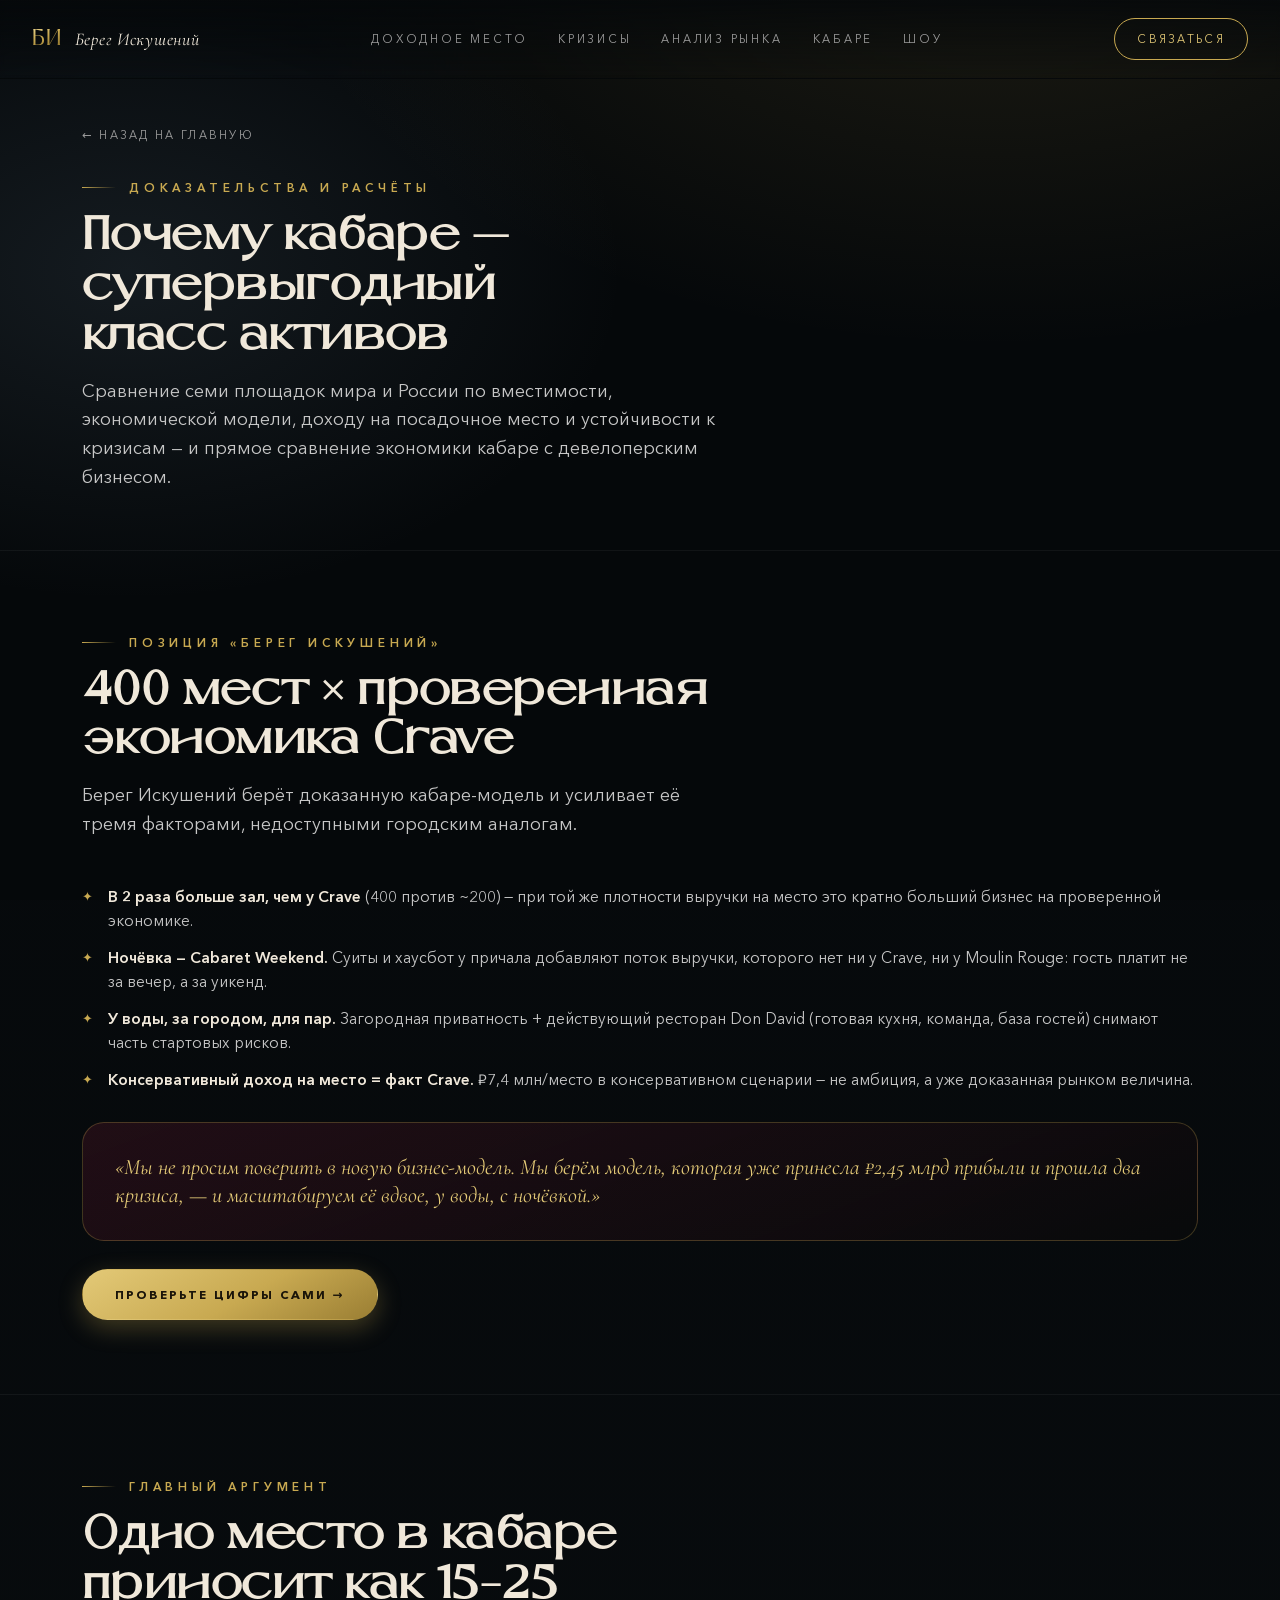
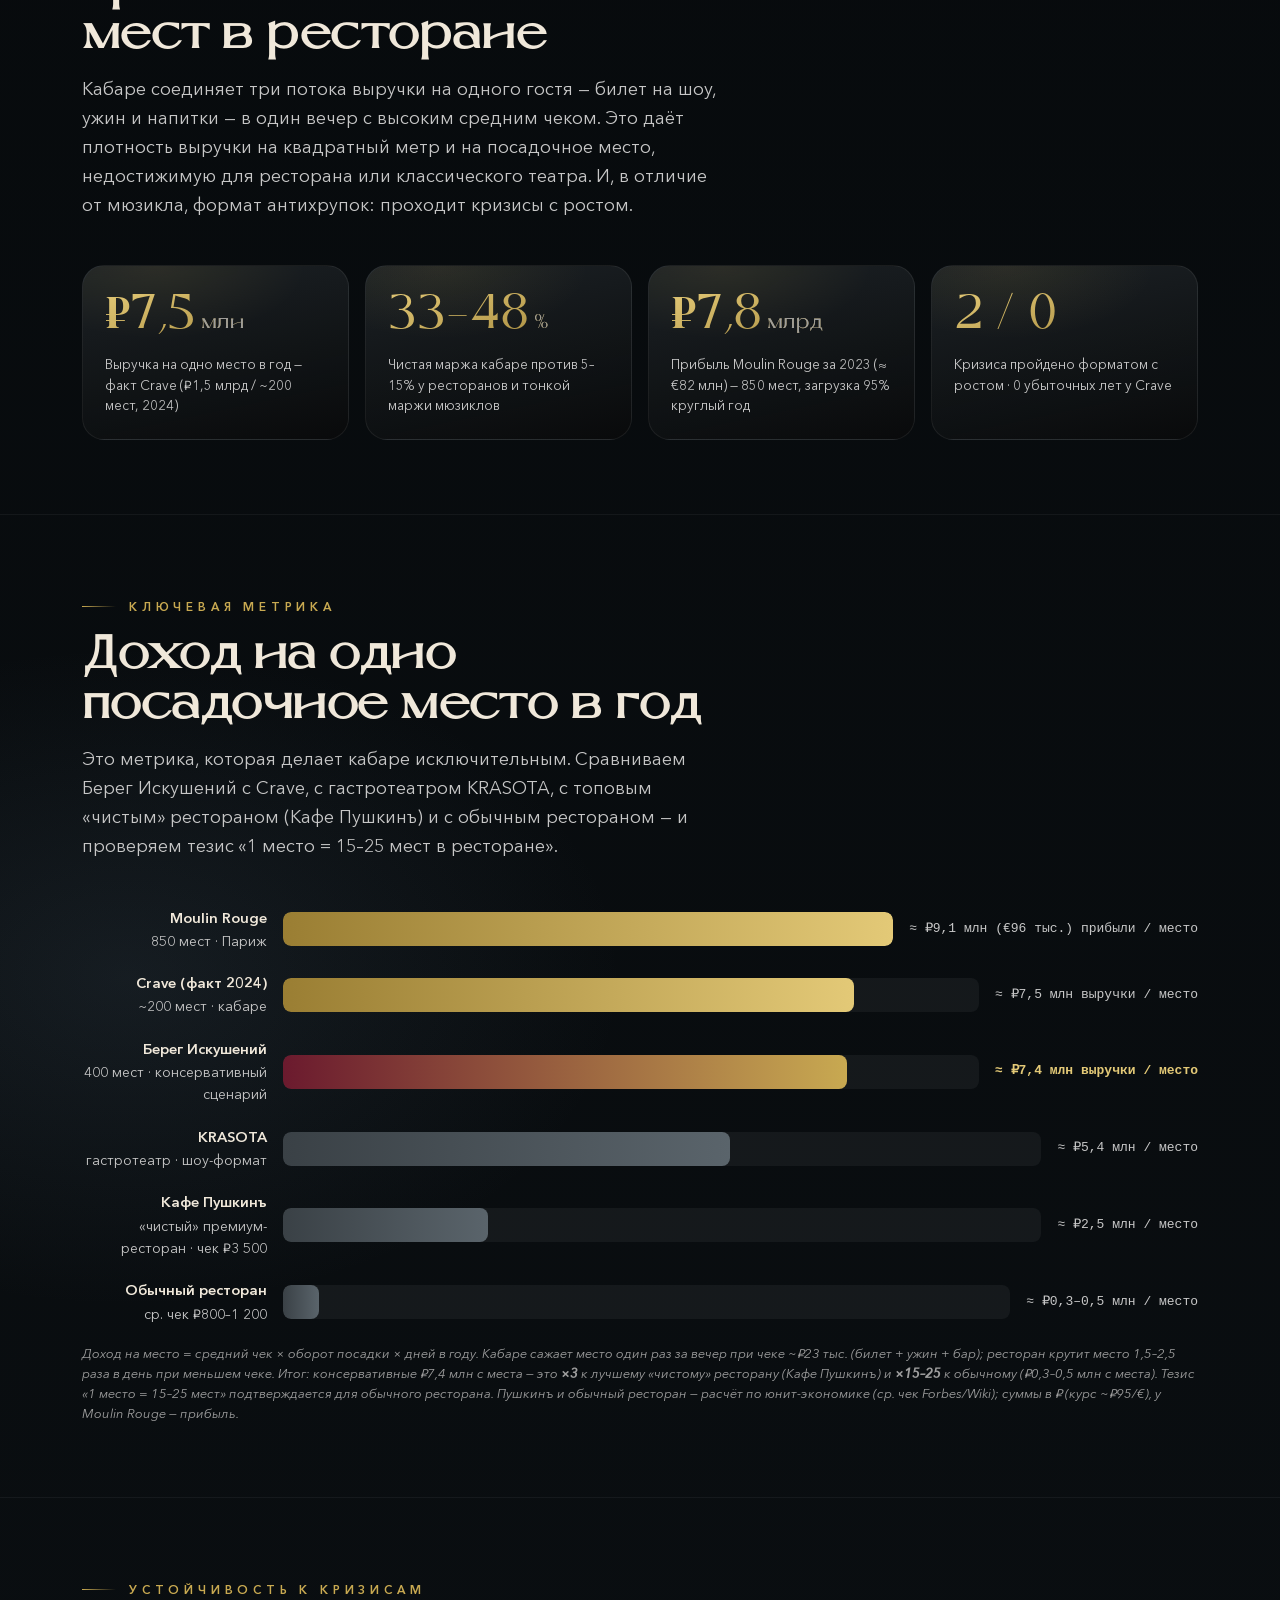
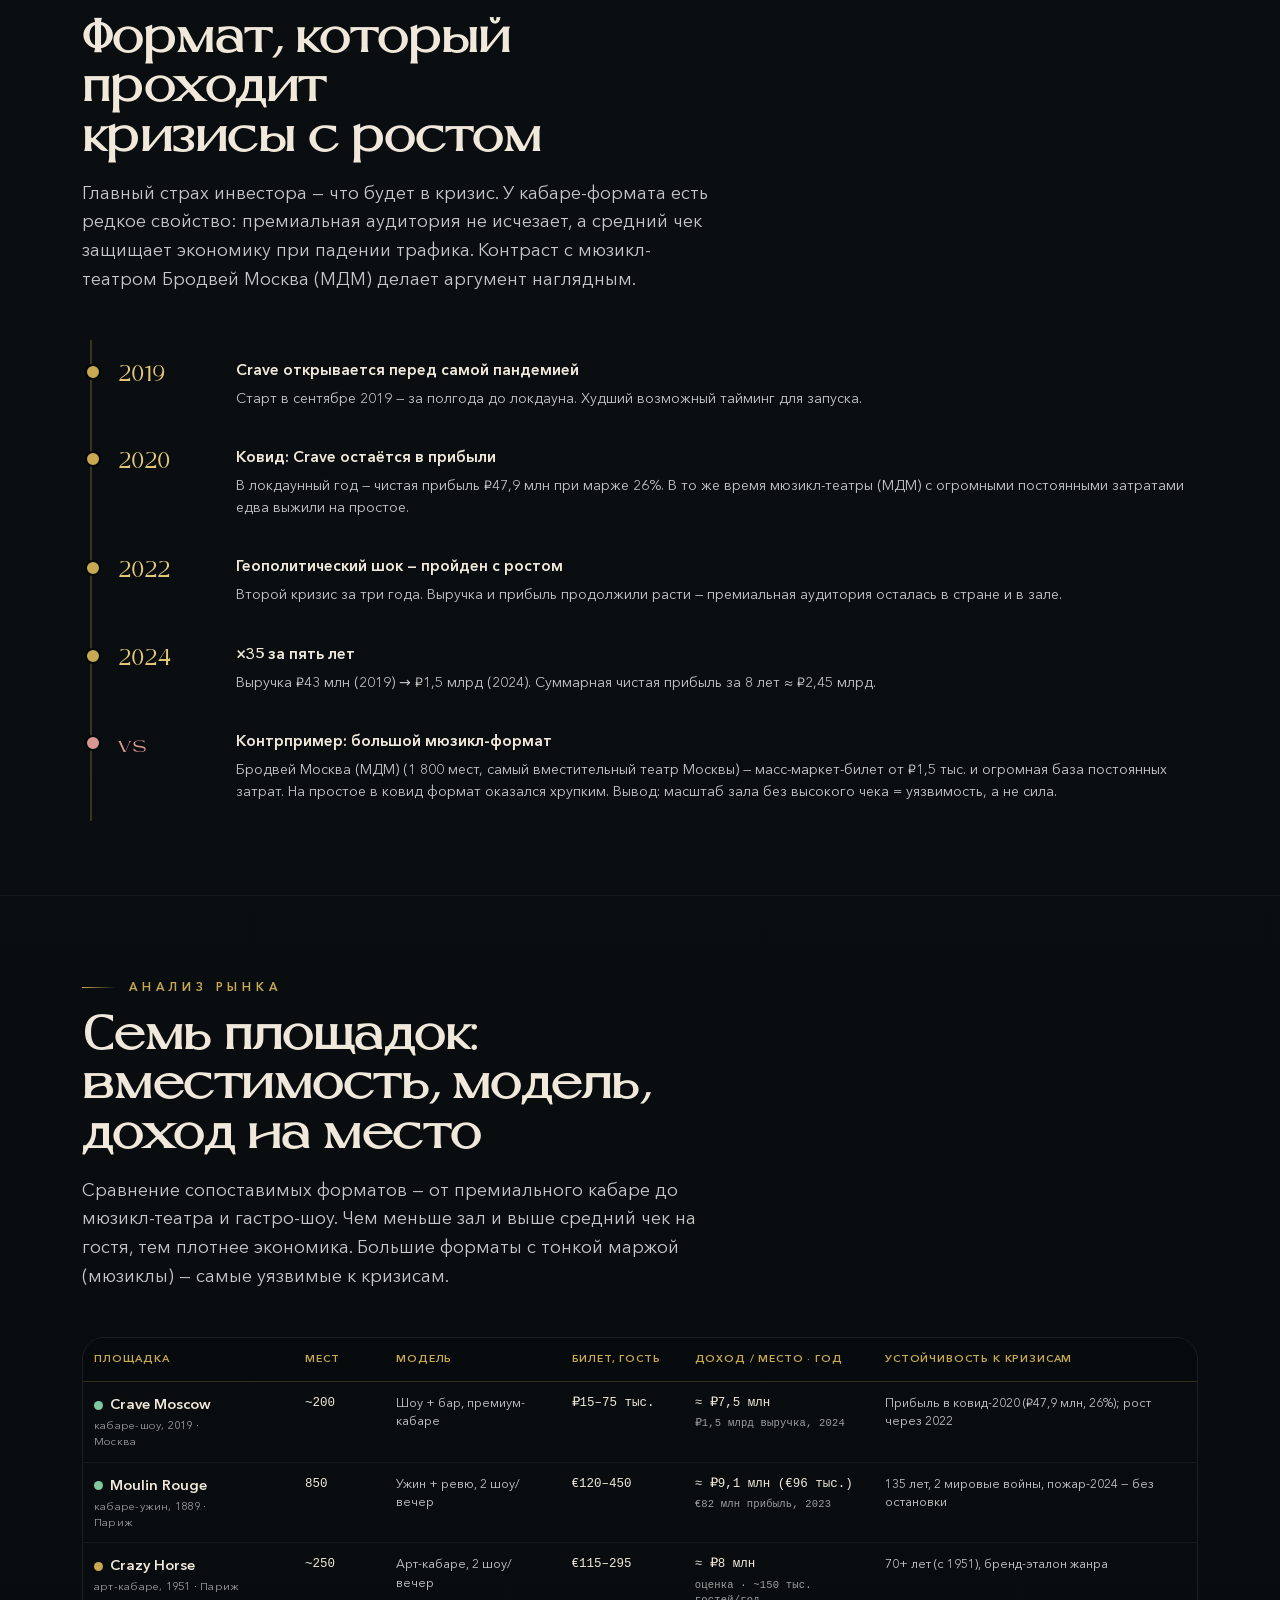
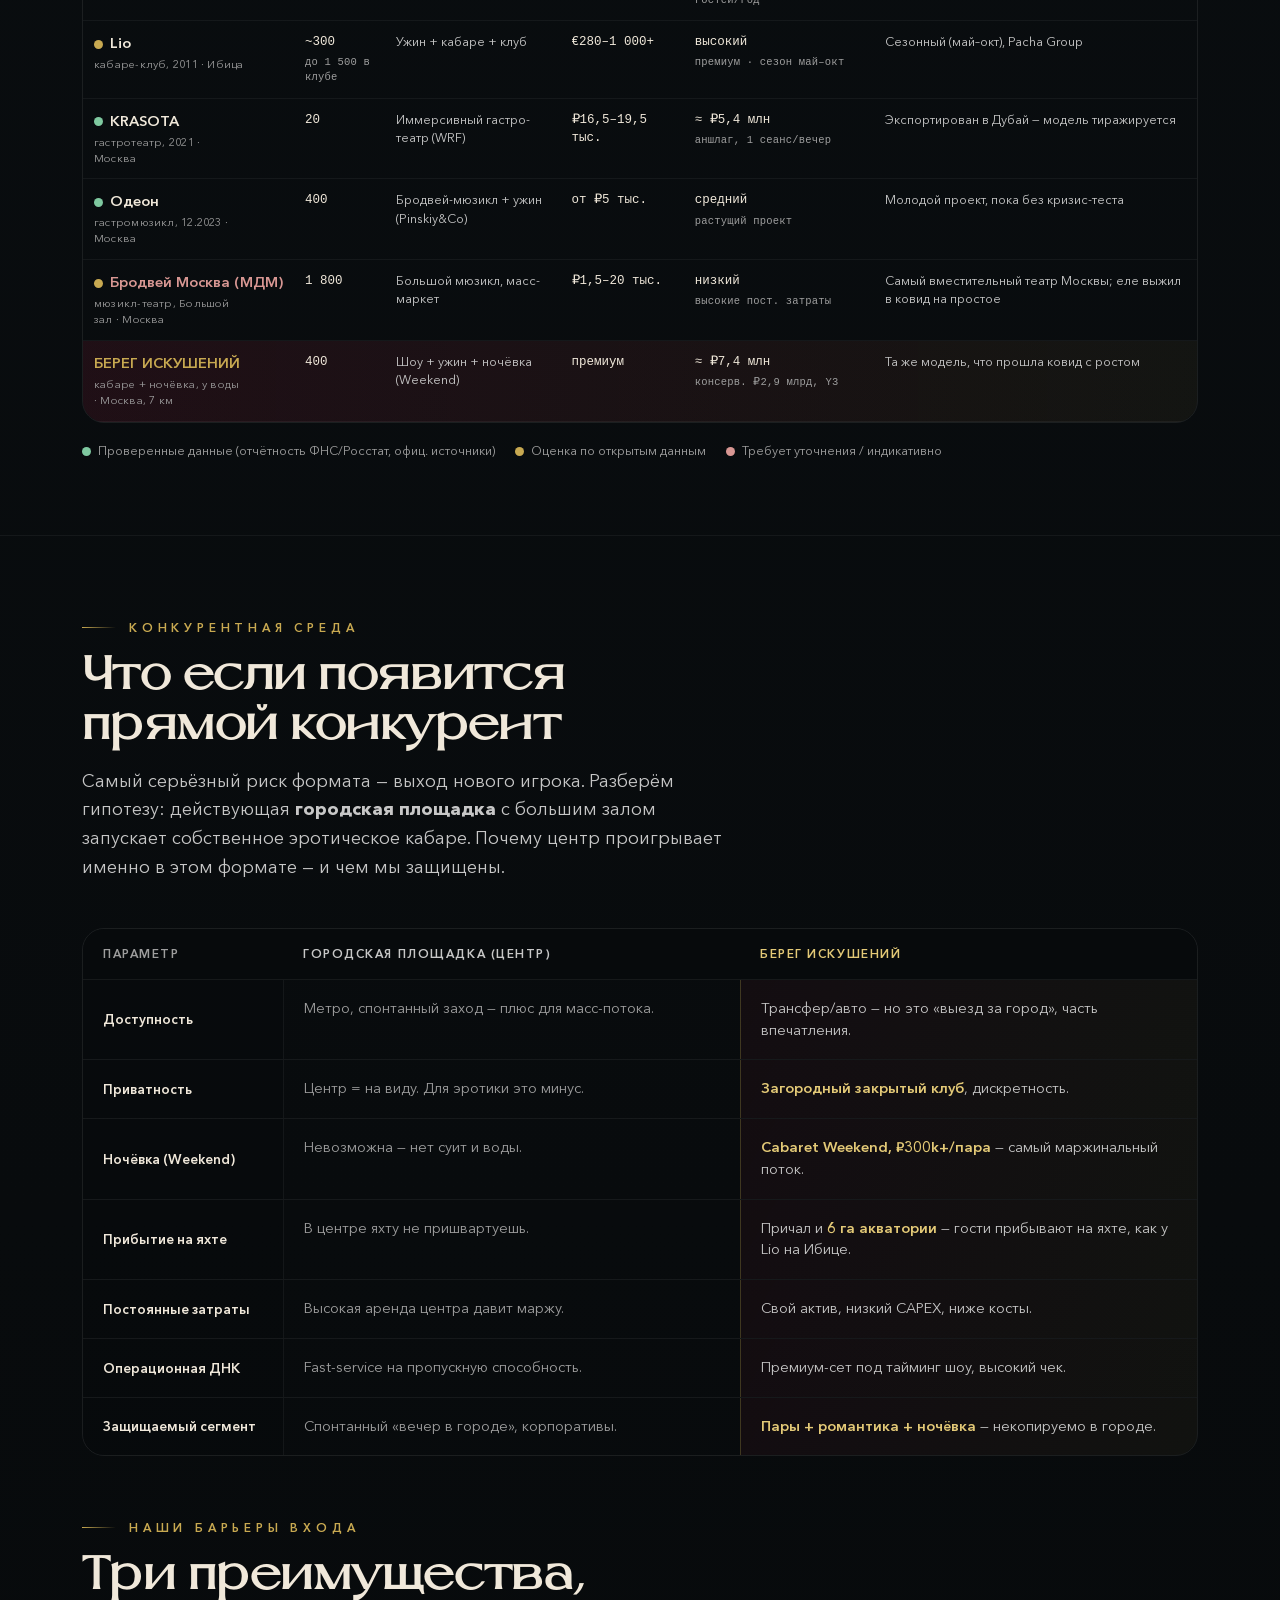
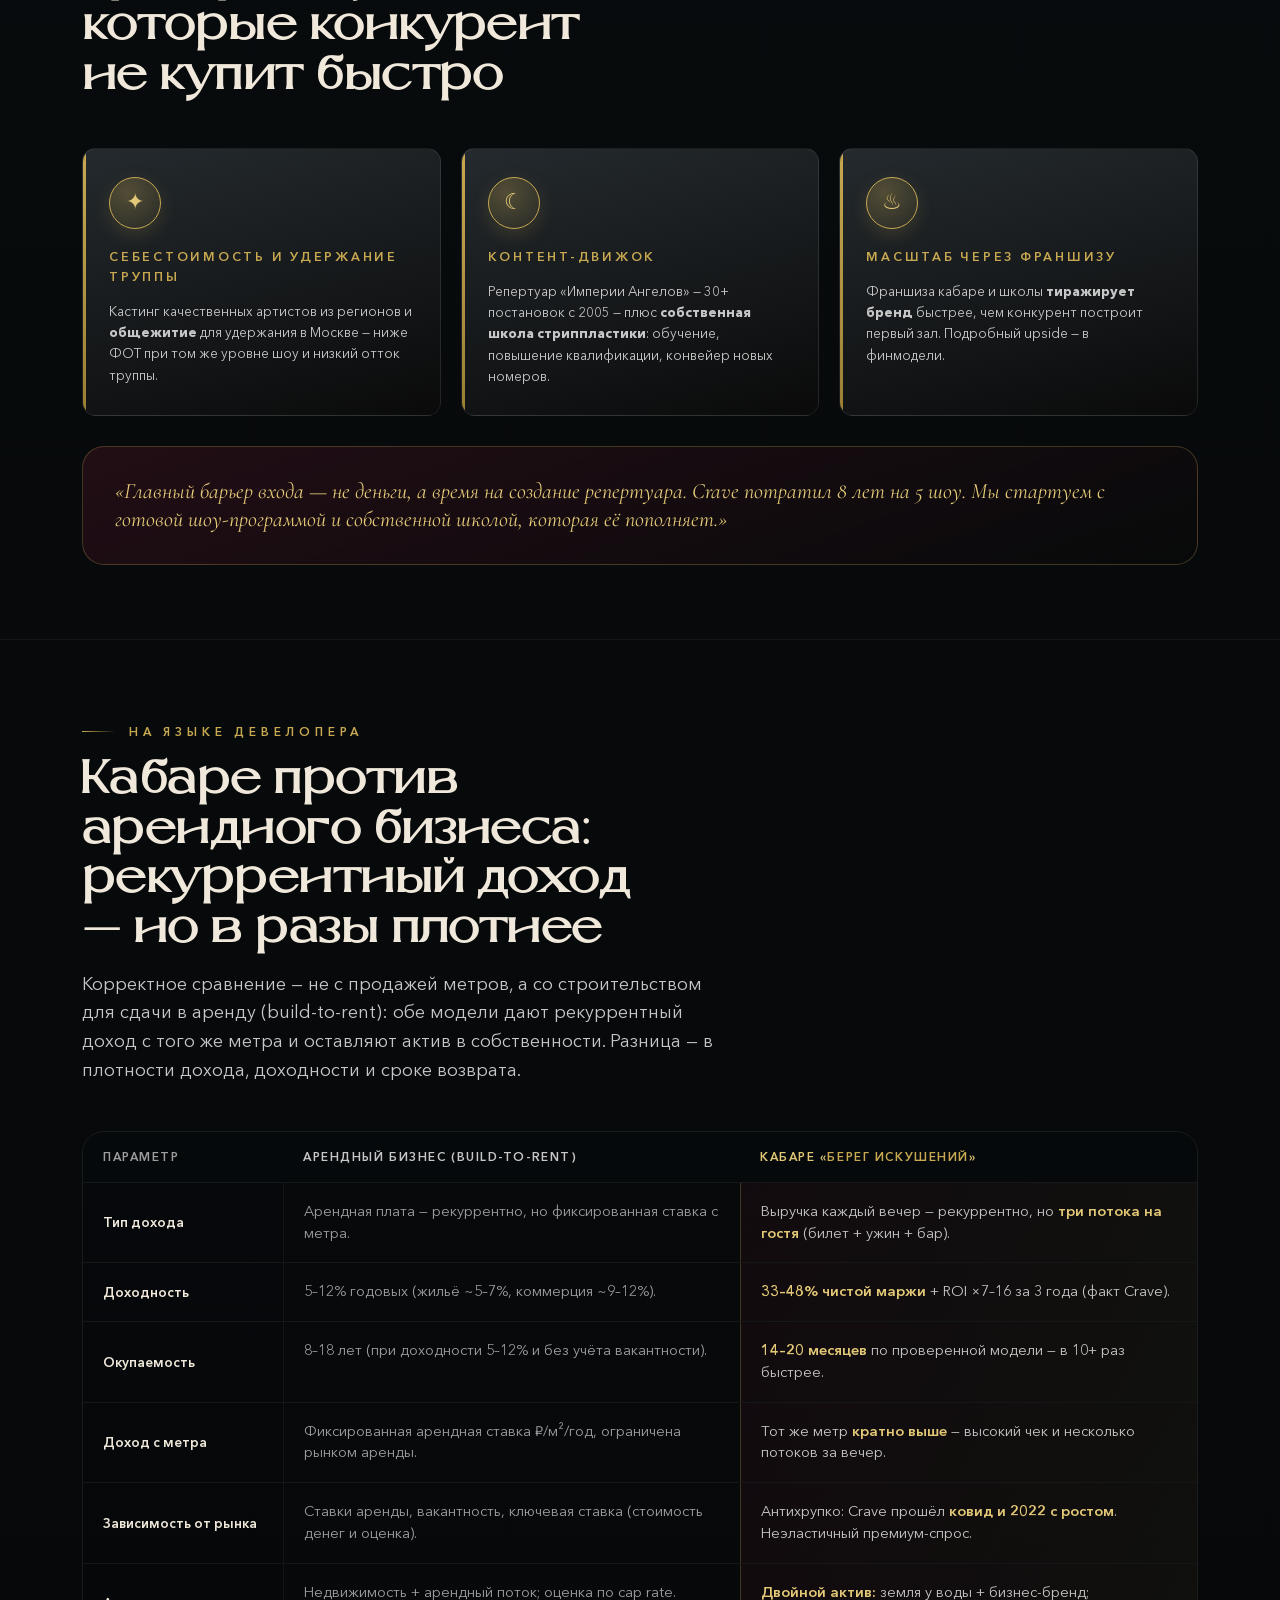
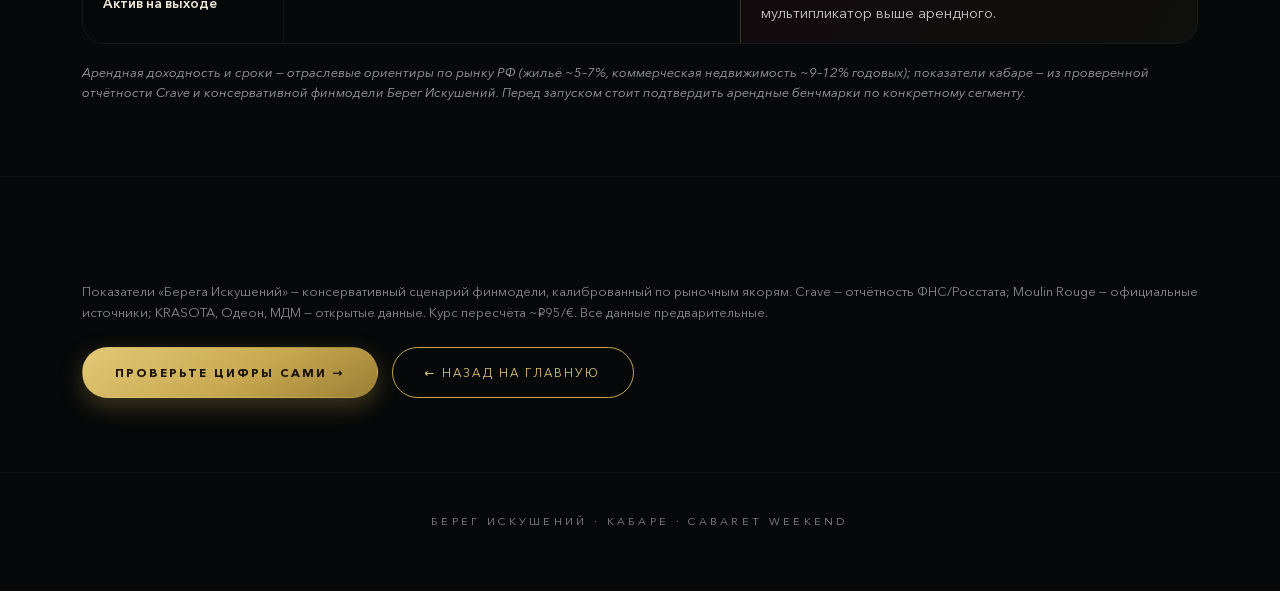
==== commit 8bc1b11e: "Add files via upload" ====
--- a/why-cabaret.html
+++ b/why-cabaret.html
@@ -55,17 +55,21 @@
 
   /* per-seat bars */
   .bars{margin-top:32px;display:flex;flex-direction:column;gap:20px;}
-  .bar-row{display:grid;grid-template-columns:190px 1fr;gap:18px;align-items:center;}
+  .bar-row{display:grid;grid-template-columns:185px 1fr auto;gap:16px;align-items:center;}
   .bar-row .nm{font-size:14px;color:var(--cream-dim);text-align:right;}
   .bar-row .nm b{display:block;color:var(--cream);font-weight:600;font-size:14.5px;}
-  .bar-track{position:relative;height:38px;background:rgba(255,255,255,.05);border-radius:8px;overflow:hidden;}
-  .bar-fill{position:absolute;inset:0 auto 0 0;display:flex;align-items:center;justify-content:flex-end;
-    padding-right:14px;border-radius:8px;font-family:var(--font-mono);font-size:13px;color:#1A1409;font-weight:600;
+  .bar-track{position:relative;height:34px;background:rgba(255,255,255,.05);border-radius:8px;overflow:hidden;}
+  .bar-fill{position:absolute;inset:0 auto 0 0;border-radius:8px;
     background:linear-gradient(90deg,var(--gold-deep),var(--gold-bright));}
-  .bar-fill.cabaret{background:linear-gradient(90deg,var(--berry-deep),var(--gold));color:var(--cream);}
-  .bar-fill.muted{background:linear-gradient(90deg,#3a4146,#5a646b);color:var(--cream);}
-  .bar-out{position:absolute;top:0;height:38px;display:flex;align-items:center;padding-left:12px;
-    font-family:var(--font-mono);font-size:13px;color:var(--cream-dim);white-space:nowrap;}
+  .bar-fill.cabaret{background:linear-gradient(90deg,var(--berry-deep),var(--gold));}
+  .bar-fill.muted{background:linear-gradient(90deg,#3a4146,#5a646b);}
+  .bar-val{font-family:var(--font-mono);font-size:13px;color:var(--cream-dim);white-space:nowrap;}
+  .bar-val.hl{color:var(--gold-bright);font-weight:600;}
+  @media(max-width:640px){
+    .bar-row{grid-template-columns:1fr;gap:7px;}
+    .bar-row .nm{text-align:left;}
+    .bar-val{white-space:normal;font-size:12.5px;color:var(--cream);}
+  }
   .note{font-size:13px;color:var(--mute);margin-top:18px;font-style:italic;line-height:1.55;}
 
   /* timeline */
@@ -211,27 +215,33 @@
     <div class="bars reveal" data-d="1">
       <div class="bar-row">
         <div class="nm"><b>Moulin Rouge</b>850 мест · Париж</div>
-        <div class="bar-track"><div class="bar-fill" style="width:100%;">≈ ₽9,1 млн (€96 тыс.) прибыли / место</div></div>
+        <div class="bar-track"><div class="bar-fill" style="width:100%;"></div></div>
+        <div class="bar-val">≈ ₽9,1 млн (€96 тыс.) прибыли / место</div>
       </div>
       <div class="bar-row">
         <div class="nm"><b>Crave (факт 2024)</b>~200 мест · кабаре</div>
-        <div class="bar-track"><div class="bar-fill" style="width:82%;">≈ ₽7,5 млн выручки / место</div></div>
+        <div class="bar-track"><div class="bar-fill" style="width:82%;"></div></div>
+        <div class="bar-val">≈ ₽7,5 млн выручки / место</div>
       </div>
       <div class="bar-row">
         <div class="nm"><b>Берег Искушений</b>400 мест · консервативный сценарий</div>
-        <div class="bar-track"><div class="bar-fill cabaret" style="width:81%;">≈ ₽7,4 млн выручки / место</div></div>
+        <div class="bar-track"><div class="bar-fill cabaret" style="width:81%;"></div></div>
+        <div class="bar-val hl">≈ ₽7,4 млн выручки / место</div>
       </div>
       <div class="bar-row">
         <div class="nm"><b>KRASOTA</b>гастротеатр · шоу-формат</div>
-        <div class="bar-track"><div class="bar-fill muted" style="width:59%;">≈ ₽5,4 млн / место</div></div>
+        <div class="bar-track"><div class="bar-fill muted" style="width:59%;"></div></div>
+        <div class="bar-val">≈ ₽5,4 млн / место</div>
       </div>
       <div class="bar-row">
         <div class="nm"><b>Кафе Пушкинъ</b>«чистый» премиум-ресторан · чек ₽3 500</div>
-        <div class="bar-track"><div class="bar-fill muted" style="width:27%;">≈ ₽2,5 млн / место</div></div>
+        <div class="bar-track"><div class="bar-fill muted" style="width:27%;"></div></div>
+        <div class="bar-val">≈ ₽2,5 млн / место</div>
       </div>
       <div class="bar-row">
         <div class="nm"><b>Обычный ресторан</b>ср. чек ₽800–1 200</div>
-        <div class="bar-track"><div class="bar-fill muted" style="width:5%;"></div><div class="bar-out" style="left:5%;">≈ ₽0,3–0,5 млн / место</div></div>
+        <div class="bar-track"><div class="bar-fill muted" style="width:5%;"></div></div>
+        <div class="bar-val">≈ ₽0,3–0,5 млн / место</div>
       </div>
     </div>
     <p class="note">Доход на место = средний чек × оборот посадки × дней в году. Кабаре сажает место один раз за вечер при чеке ~₽23 тыс. (билет + ужин + бар); ресторан крутит место 1,5–2,5 раза в день при меньшем чеке. Итог: консервативные ₽7,4 млн с места — это <b>×3</b> к лучшему «чистому» ресторану (Кафе Пушкинъ) и <b>×15–25</b> к обычному (₽0,3–0,5 млн с места). Тезис «1 место = 15–25 мест» подтверждается для обычного ресторана. Пушкинъ и обычный ресторан — расчёт по юнит-экономике (ср. чек Forbes/Wiki); суммы в ₽ (курс ~₽95/€), у Moulin Rouge — прибыль.</p>
@@ -444,7 +454,7 @@
     </div>
 
     <div class="callout reveal" data-d="2">
-      <div class="ct">«Главный барьер входа — не деньги, а время на создание репертуара. Crave потратил 8 лет на 5 шоу. Мы стартуем с готовой библиотекой и собственной школой, которая её пополняет.»</div>
+      <div class="ct">«Главный барьер входа — не деньги, а время на создание репертуара. Crave потратил 8 лет на 5 шоу. Мы стартуем с готовой шоу-программой и собственной школой, которая её пополняет.»</div>
     </div>
   </div>
 </section>
--- a/css/site.css
+++ b/css/site.css
@@ -282,6 +282,16 @@
   transition:width .35s,background .35s,border-radius .35s;}
 .cn-dot:hover{background:rgba(240,232,218,.6);}
 .cn-dot.is-active{background:var(--gold-bright);width:24px;border-radius:4px;}
+.cn-fs{position:absolute;bottom:14px;right:16px;z-index:4;width:40px;height:40px;border-radius:50%;
+  display:flex;align-items:center;justify-content:center;background:rgba(5,8,10,.55);
+  border:1px solid rgba(255,255,255,.16);cursor:pointer;transition:border-color .3s,background .3s;}
+.cn-fs:hover{border-color:var(--accent);background:rgba(5,8,10,.75);}
+.cn-fs svg{width:18px;height:18px;fill:var(--cream);}
+.cn-fs .ic-exit{display:none;}
+.cn-slideshow:fullscreen,.cn-slideshow:-webkit-full-screen{width:100vw;height:100vh;
+  max-height:none;aspect-ratio:auto;margin:0;border:none;border-radius:0;}
+.cn-slideshow.is-fs .cn-fs .ic-enter{display:none;}
+.cn-slideshow.is-fs .cn-fs .ic-exit{display:block;}
 @media(prefers-reduced-motion:reduce){.cn-slide img,.cn-slide.is-active img{transition:none;transform:none;}}
 
 /* building / capex info under slideshow */
@@ -314,7 +324,7 @@
 .show-stage{position:relative;margin-top:46px;border-radius:var(--radius-lg);overflow:hidden;
   aspect-ratio:16/9;max-height:74vh;background:#04060A;box-shadow:var(--shadow-card);
   border:1px solid rgba(255,255,255,.08);}
-.show-vid{position:absolute;inset:0;width:100%;height:100%;object-fit:contain;
+.show-vid{position:absolute;inset:0;width:100%;height:100%;object-fit:cover;
   opacity:0;transition:opacity .7s ease;will-change:opacity;background:#04060A;}
 .show-vid.is-on{opacity:1;}
 .show-veil{position:absolute;inset:0;z-index:2;pointer-events:none;
@@ -338,6 +348,13 @@
 .show-mute .ic-on{display:none;}
 .show-stage:not(.is-muted) .show-mute .ic-on{display:block;}
 .show-stage:not(.is-muted) .show-mute .ic-off{display:none;}
+/* fullscreen button (sits left of mute) */
+.show-fs{position:absolute;bottom:16px;right:68px;z-index:4;width:42px;height:42px;border-radius:50%;
+  display:flex;align-items:center;justify-content:center;background:rgba(5,8,10,.55);
+  border:1px solid rgba(255,255,255,.16);cursor:pointer;transition:border-color .3s,background .3s;}
+.show-fs:hover{border-color:var(--accent);background:rgba(5,8,10,.75);}
+.show-fs svg{width:19px;height:19px;fill:var(--cream);}
+.show-fs .ic-exit{display:none;}
 
 .show-rail{display:grid;grid-template-columns:repeat(10,1fr);gap:8px;margin-top:16px;}
 .show-chip{position:relative;text-align:left;background:rgba(10,13,16,.55);
@@ -352,6 +369,12 @@
 .show-chip.is-active .show-chip__no{color:var(--gold-bright);}
 @media(max-width:760px){.show-rail{grid-template-columns:repeat(5,1fr);}}
 @media(max-width:440px){.show-rail{grid-template-columns:repeat(2,1fr);}}
+/* Real fullscreen (hides the browser bars) — player fills the whole screen */
+.show-stage:fullscreen,.show-stage:-webkit-full-screen{width:100vw;height:100vh;
+  max-height:none;aspect-ratio:auto;margin:0;border:none;border-radius:0;}
+.show-stage:fullscreen .show-vid,.show-stage:-webkit-full-screen .show-vid{object-fit:cover;}
+.show-stage.is-fs .show-fs .ic-enter{display:none;}
+.show-stage.is-fs .show-fs .ic-exit{display:block;}
 
 /* total investment summary panel */
 .inv-sum{margin-top:18px;padding:26px 28px 22px;border-radius:var(--radius-lg);
@@ -603,7 +626,7 @@
 .hero__stats{display:flex;flex-wrap:wrap;justify-content:center;margin-top:30px;
   border:1px solid rgba(200,169,81,.22);border-radius:var(--radius-pill);
   background:rgba(5,8,10,.42);-webkit-backdrop-filter:blur(7px);backdrop-filter:blur(7px);overflow:hidden;}
-.hstat{display:flex;flex-direction:column;align-items:center;gap:4px;padding:14px 30px;
+.hstat{display:flex;flex-direction:column;align-items:center;justify-content:center;gap:4px;padding:14px 30px;
   border-right:1px solid rgba(200,169,81,.16);}
 .hstat:last-child{border-right:none;}
 .hstat__v{font-family:var(--font-display);font-size:25px;line-height:1;color:var(--gold-bright);}
@@ -674,6 +697,41 @@
 .loc-gallery img{width:100%;height:220px;object-fit:cover;border-radius:var(--radius);border:1px solid rgba(200,169,81,.2);display:block;box-shadow:var(--shadow-card);}
 .loc-gallery--cap{font-size:12.5px;color:var(--mute);text-align:center;margin-top:2px;letter-spacing:.03em;}
 @media(max-width:760px){.loc-gallery{grid-template-columns:repeat(2,1fr);}.loc-gallery img{height:160px;}}
+@media(max-width:560px){.loc-gallery{grid-template-columns:1fr;gap:14px;}.loc-gallery img{height:auto;aspect-ratio:3/2;}}
+
+/* ===================== PHOTO LIGHTBOX ===================== */
+.zoom-wrap{position:relative;display:block;line-height:0;}
+.zoomable{cursor:default;}
+.zoom-badge{position:absolute;top:9px;right:9px;z-index:3;width:38px;height:38px;border-radius:50%;
+  display:flex;align-items:center;justify-content:center;background:rgba(5,8,10,.62);
+  border:1px solid rgba(200,169,81,.5);cursor:pointer;padding:0;
+  opacity:1;transform:none;transition:border-color .3s,background .3s;}
+.zoom-badge:hover{border-color:var(--accent);background:rgba(5,8,10,.85);}
+.zoom-badge svg{width:17px;height:17px;fill:var(--gold-bright);}
+.lightbox{position:fixed;inset:0;z-index:3000;display:none;align-items:center;justify-content:center;
+  background:rgba(4,6,9,.95);padding:24px;opacity:0;transition:opacity .25s ease;}
+.lightbox.is-open{display:flex;opacity:1;}
+.lightbox__stage{display:flex;align-items:center;justify-content:center;max-width:100%;max-height:100%;}
+.lightbox__img{max-width:min(100%,1400px);max-height:84vh;width:auto;height:auto;object-fit:contain;
+  border-radius:6px;box-shadow:0 30px 90px rgba(0,0,0,.65);
+  touch-action:none;transform-origin:center center;will-change:transform;}
+.lightbox__count{position:fixed;left:0;right:0;top:22px;z-index:3001;text-align:center;
+  font-family:var(--font-display);font-size:15px;color:var(--gold-soft);letter-spacing:.12em;pointer-events:none;}
+.lightbox__cap{position:fixed;left:0;right:0;bottom:18px;z-index:3001;text-align:center;
+  font-size:13px;color:var(--cream-dim);letter-spacing:.02em;padding:0 24px;pointer-events:none;}
+.lightbox__close{position:fixed;top:16px;right:18px;z-index:3002;width:46px;height:46px;border-radius:50%;
+  display:flex;align-items:center;justify-content:center;background:rgba(5,8,10,.6);
+  border:1px solid rgba(255,255,255,.22);color:var(--cream);cursor:pointer;
+  transition:border-color .3s,background .3s;}
+.lightbox__close:hover{border-color:var(--accent);background:rgba(5,8,10,.85);}
+.lightbox__close svg{width:20px;height:20px;fill:var(--cream);}
+.lightbox__nav{position:fixed;top:50%;transform:translateY(-50%);z-index:3002;width:50px;height:50px;border-radius:50%;
+  display:flex;align-items:center;justify-content:center;background:rgba(5,8,10,.55);
+  border:1px solid rgba(200,169,81,.4);cursor:pointer;transition:border-color .3s,background .3s;}
+.lightbox__nav:hover{border-color:var(--accent);background:rgba(5,8,10,.85);}
+.lightbox__nav svg{width:24px;height:24px;fill:var(--gold-bright);}
+.lightbox__nav--prev{left:14px;}
+.lightbox__nav--next{right:14px;}
 
 /* ===================== BASE DEAL TERMS ===================== */
 .deal-base{margin-bottom:26px;padding:30px 32px;border-radius:var(--radius-lg);
